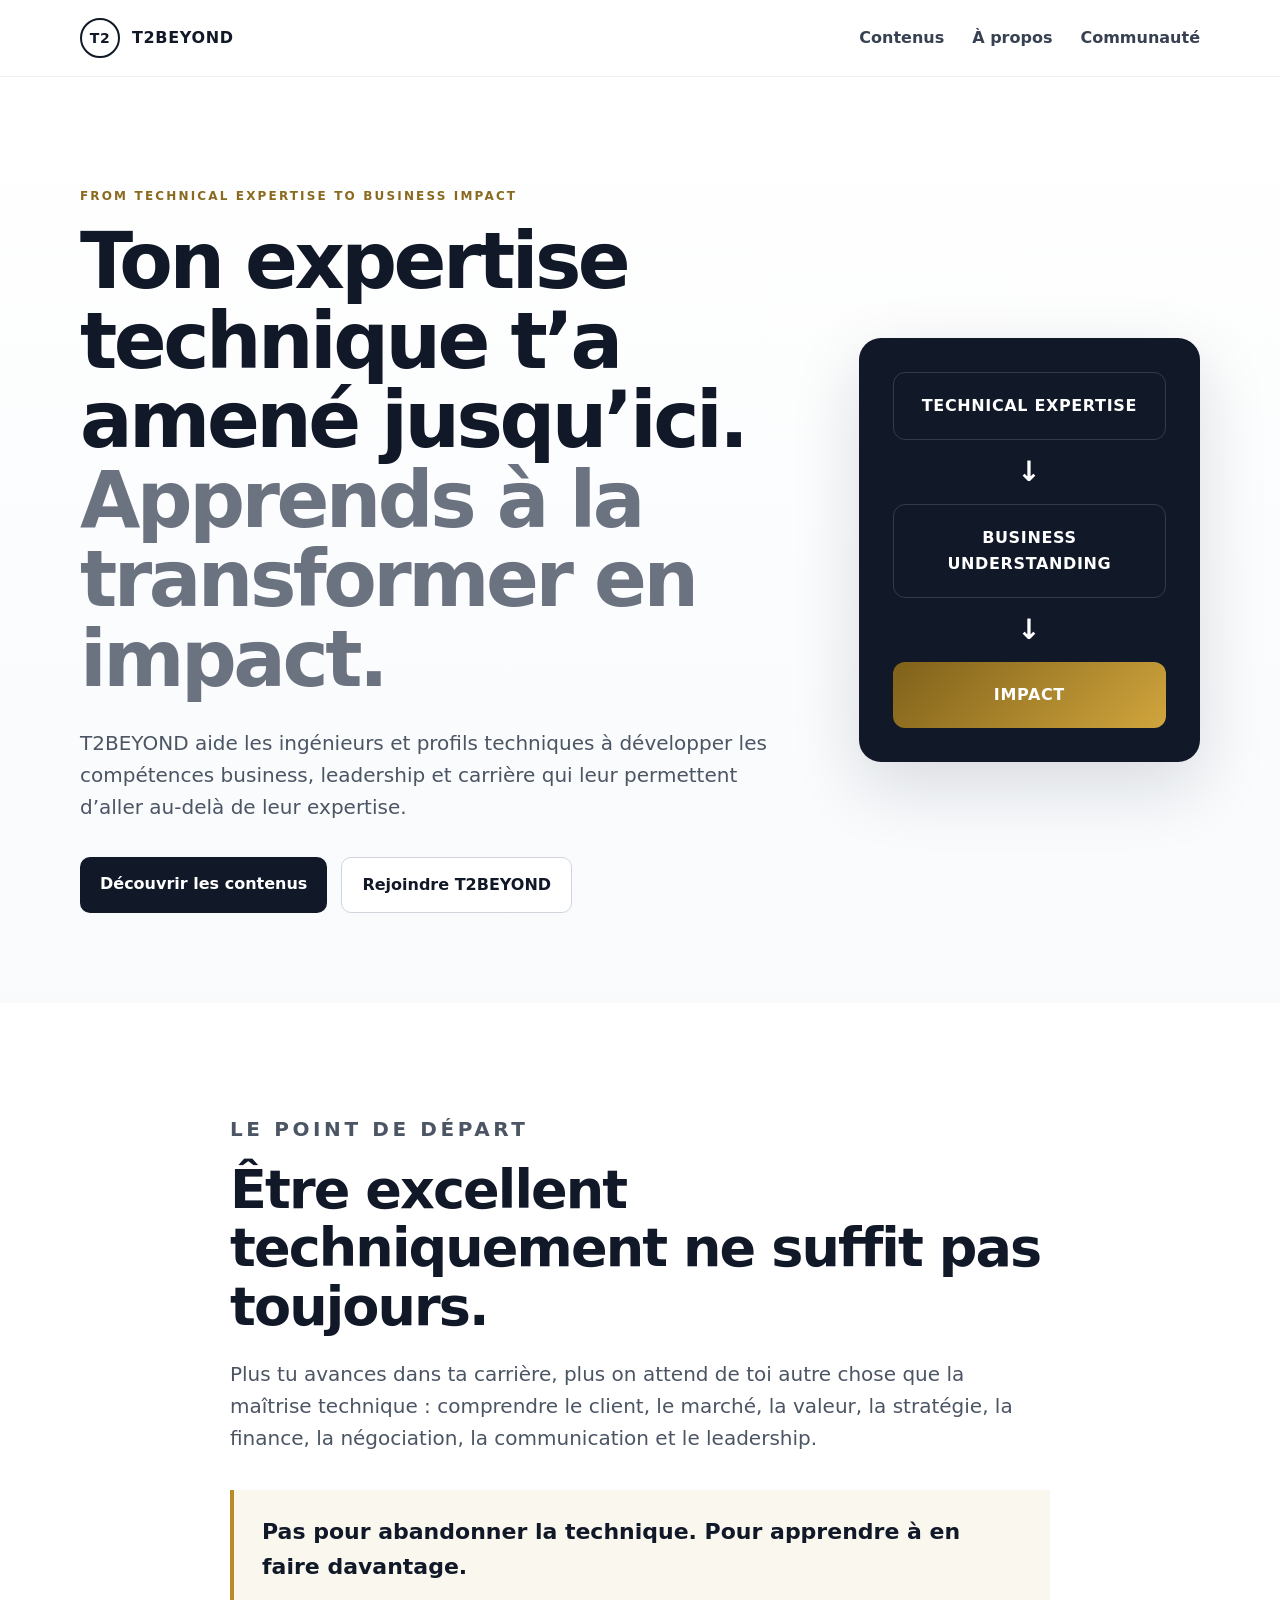
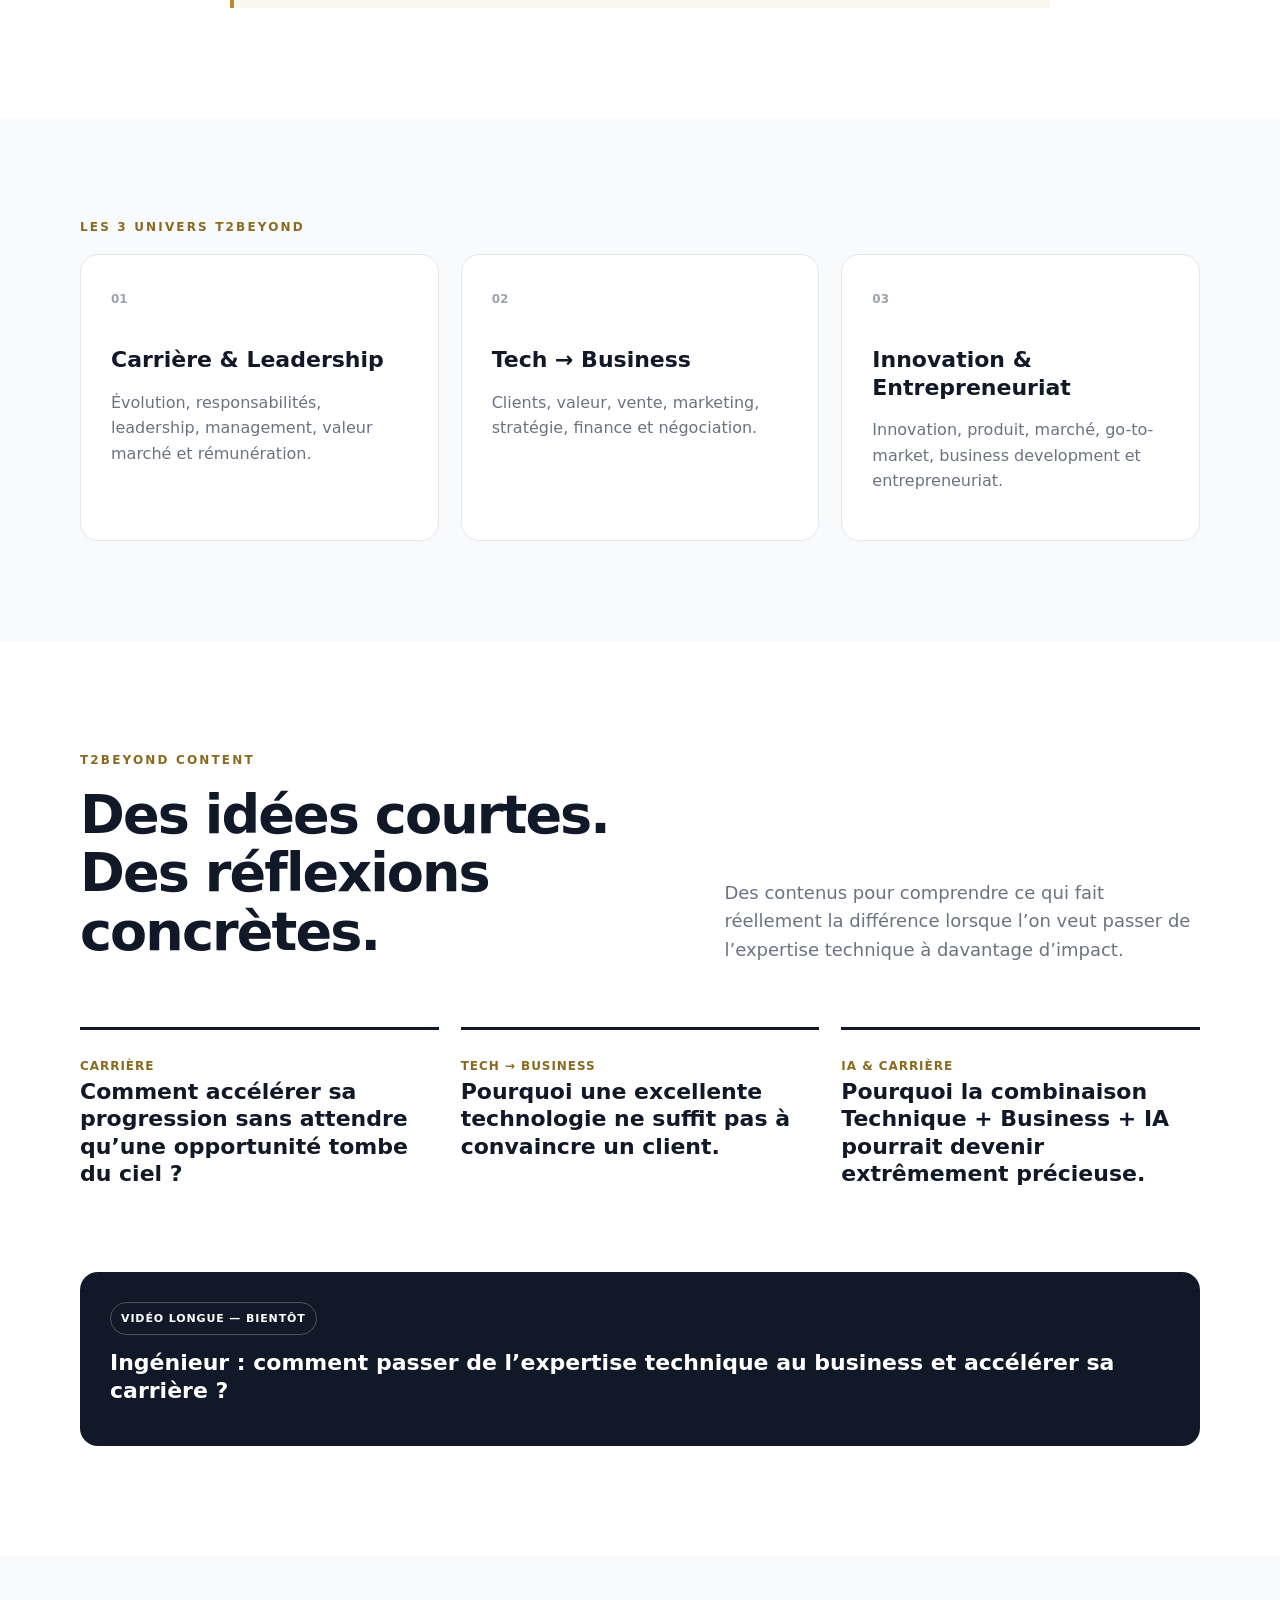
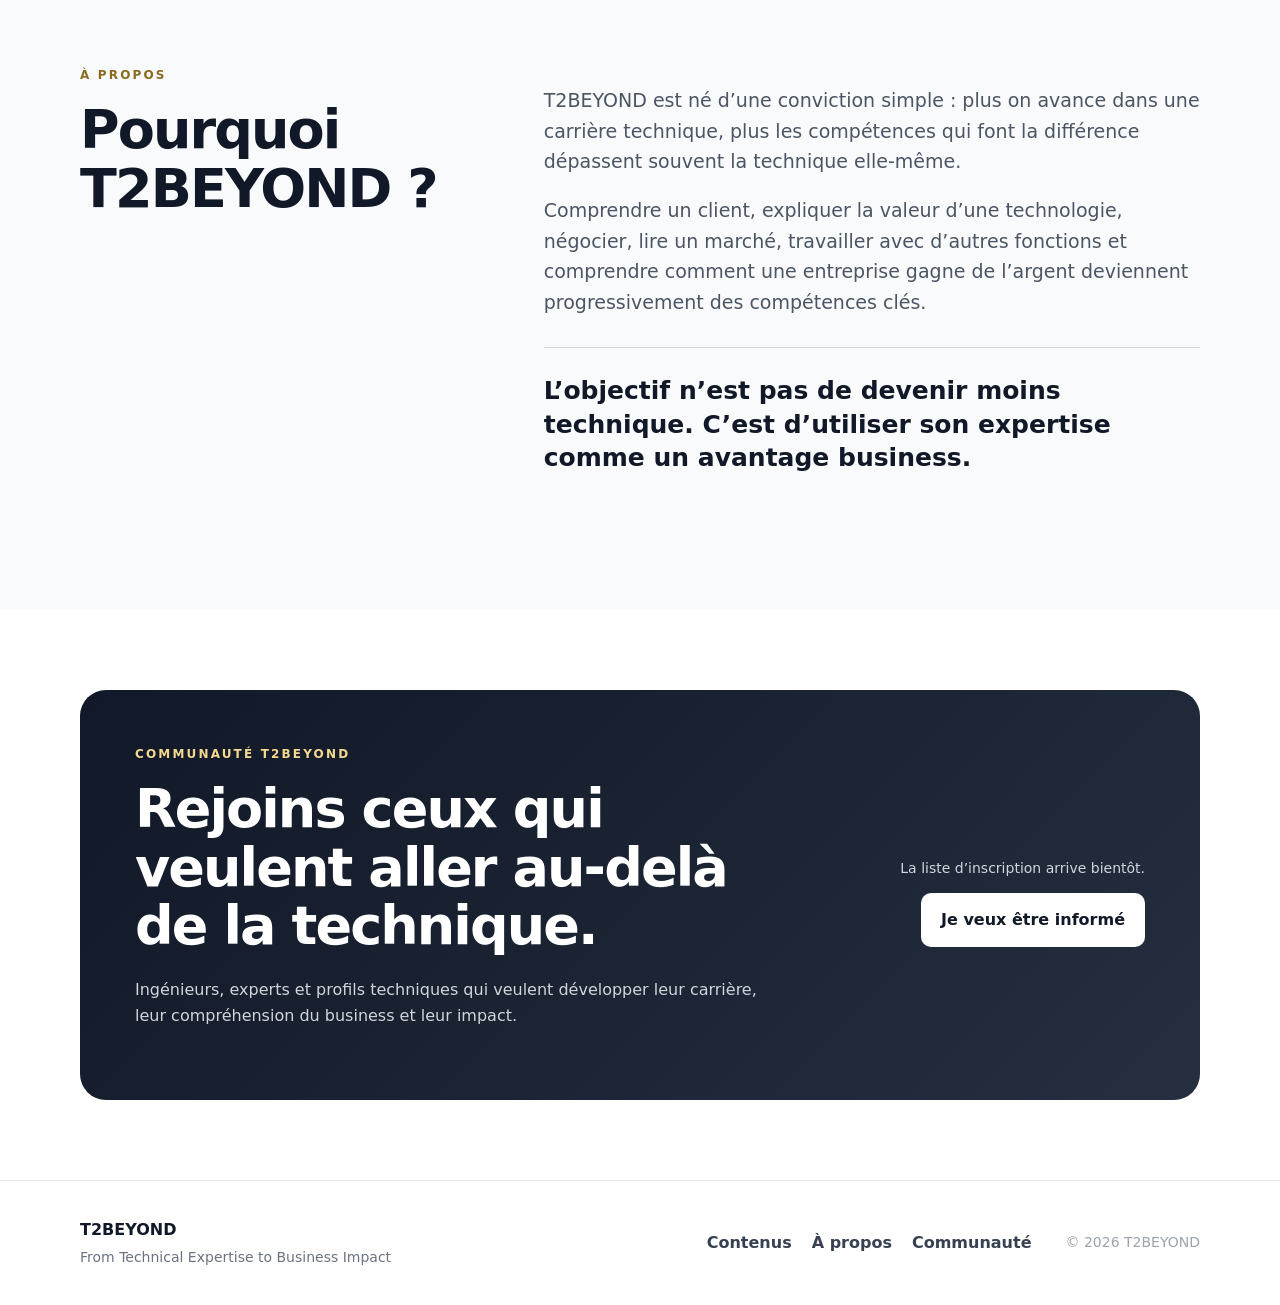
==== index.html @ 3e9f3412 "Add T2BEYOND website V1" ====
<!doctype html>
<html lang="fr">
<head>
  <meta charset="utf-8">
  <meta name="viewport" content="width=device-width, initial-scale=1">
  <title>T2BEYOND — De l’expertise technique à l’impact business</title>
  <meta name="description" content="T2BEYOND aide les ingénieurs et profils techniques à développer les compétences business, leadership et carrière qui leur permettent d’aller au-delà de leur expertise.">
  <link rel="canonical" href="https://www.t2beyond.com/">
  <meta name="robots" content="index,follow">
  <meta property="og:type" content="website">
  <meta property="og:title" content="T2BEYOND — From Technical Expertise to Business Impact">
  <meta property="og:description" content="Carrière, leadership, business et entrepreneuriat pour ingénieurs et profils techniques.">
  <meta property="og:url" content="https://www.t2beyond.com/">
  <meta name="twitter:card" content="summary_large_image">
  <link rel="icon" href="data:image/svg+xml,<svg xmlns=%22http://www.w3.org/2000/svg%22 viewBox=%220 0 100 100%22><text y=%22.9em%22 font-size=%2280%22>T²</text></svg>">
  <link rel="stylesheet" href="styles.css">
  <script type="application/ld+json">
  {"@context":"https://schema.org","@type":"WebSite","name":"T2BEYOND","url":"https://www.t2beyond.com/","description":"From Technical Expertise to Business Impact"}
  </script>
</head>
<body>
  <header class="site-header">
    <div class="container nav-wrap">
      <a class="brand" href="#top"><span class="brand-mark">T2</span><span>T2BEYOND</span></a>
      <button class="menu-btn" aria-label="Ouvrir le menu" aria-expanded="false">☰</button>
      <nav class="nav"><a href="#contenus">Contenus</a><a href="#apropos">À propos</a><a href="#communaute">Communauté</a></nav>
    </div>
  </header>

  <main id="top">
    <section class="hero">
      <div class="container hero-grid">
        <div>
          <p class="eyebrow">FROM TECHNICAL EXPERTISE TO BUSINESS IMPACT</p>
          <h1>Ton expertise technique t’a amené jusqu’ici.<br><span>Apprends à la transformer en impact.</span></h1>
          <p class="hero-copy">T2BEYOND aide les ingénieurs et profils techniques à développer les compétences business, leadership et carrière qui leur permettent d’aller au-delà de leur expertise.</p>
          <div class="cta-row"><a class="btn primary" href="#contenus">Découvrir les contenus</a><a class="btn secondary" href="#communaute">Rejoindre T2BEYOND</a></div>
        </div>
        <div class="hero-card" aria-hidden="true">
          <div class="hero-card-top">TECHNICAL EXPERTISE</div><div class="arrow">↓</div>
          <div class="hero-card-mid">BUSINESS UNDERSTANDING</div><div class="arrow">↓</div>
          <div class="hero-card-bottom">IMPACT</div>
        </div>
      </div>
    </section>

    <section class="problem">
      <div class="container narrow">
        <p class="eyebrow">LE POINT DE DÉPART</p>
        <h2>Être excellent techniquement ne suffit pas toujours.</h2>
        <p>Plus tu avances dans ta carrière, plus on attend de toi autre chose que la maîtrise technique : comprendre le client, le marché, la valeur, la stratégie, la finance, la négociation, la communication et le leadership.</p>
        <div class="statement">Pas pour abandonner la technique. Pour apprendre à en faire davantage.</div>
      </div>
    </section>

    <section class="universes">
      <div class="container">
        <p class="eyebrow">LES 3 UNIVERS T2BEYOND</p>
        <div class="cards">
          <article class="card"><span class="num">01</span><h3>Carrière & Leadership</h3><p>Évolution, responsabilités, leadership, management, valeur marché et rémunération.</p></article>
          <article class="card"><span class="num">02</span><h3>Tech → Business</h3><p>Clients, valeur, vente, marketing, stratégie, finance et négociation.</p></article>
          <article class="card"><span class="num">03</span><h3>Innovation & Entrepreneuriat</h3><p>Innovation, produit, marché, go-to-market, business development et entrepreneuriat.</p></article>
        </div>
      </div>
    </section>

    <section id="contenus" class="content-section">
      <div class="container">
        <div class="section-head">
          <div><p class="eyebrow">T2BEYOND CONTENT</p><h2>Des idées courtes. Des réflexions concrètes.</h2></div>
          <p>Des contenus pour comprendre ce qui fait réellement la différence lorsque l’on veut passer de l’expertise technique à davantage d’impact.</p>
        </div>
        <div class="content-grid">
          <article class="content-card"><span>Carrière</span><h3>Comment accélérer sa progression sans attendre qu’une opportunité tombe du ciel ?</h3></article>
          <article class="content-card"><span>Tech → Business</span><h3>Pourquoi une excellente technologie ne suffit pas à convaincre un client.</h3></article>
          <article class="content-card"><span>IA & carrière</span><h3>Pourquoi la combinaison Technique + Business + IA pourrait devenir extrêmement précieuse.</h3></article>
        </div>
        <div class="coming-soon"><span class="pill">VIDÉO LONGUE — BIENTÔT</span><h3>Ingénieur : comment passer de l’expertise technique au business et accélérer sa carrière ?</h3></div>
      </div>
    </section>

    <section id="apropos" class="about">
      <div class="container about-grid">
        <div><p class="eyebrow">À PROPOS</p><h2>Pourquoi T2BEYOND ?</h2></div>
        <div class="about-copy">
          <p>T2BEYOND est né d’une conviction simple : plus on avance dans une carrière technique, plus les compétences qui font la différence dépassent souvent la technique elle-même.</p>
          <p>Comprendre un client, expliquer la valeur d’une technologie, négocier, lire un marché, travailler avec d’autres fonctions et comprendre comment une entreprise gagne de l’argent deviennent progressivement des compétences clés.</p>
          <p class="quote">L’objectif n’est pas de devenir moins technique. C’est d’utiliser son expertise comme un avantage business.</p>
        </div>
      </div>
    </section>

    <section id="communaute" class="community">
      <div class="container community-box">
        <div><p class="eyebrow light">COMMUNAUTÉ T2BEYOND</p><h2>Rejoins ceux qui veulent aller au-delà de la technique.</h2><p>Ingénieurs, experts et profils techniques qui veulent développer leur carrière, leur compréhension du business et leur impact.</p></div>
        <div class="signup"><p class="small">La liste d’inscription arrive bientôt.</p><a class="btn white" href="mailto:hello@t2beyond.com?subject=Rejoindre%20T2BEYOND">Je veux être informé</a></div>
      </div>
    </section>
  </main>

  <footer>
    <div class="container footer-grid">
      <div><strong>T2BEYOND</strong><p>From Technical Expertise to Business Impact</p></div>
      <div class="footer-links"><a href="#contenus">Contenus</a><a href="#apropos">À propos</a><a href="#communaute">Communauté</a></div>
      <div class="copyright">© <span id="year"></span> T2BEYOND</div>
    </div>
  </footer>
  <script src="script.js"></script>
</body>
</html>
---- styles.css ----
*{box-sizing:border-box}html{scroll-behavior:smooth}body{margin:0;font-family:Inter,ui-sans-serif,system-ui,-apple-system,BlinkMacSystemFont,"Segoe UI",sans-serif;color:#111827;background:#fff;line-height:1.6}.container{width:min(1120px,calc(100% - 40px));margin:auto}.narrow{width:min(820px,calc(100% - 40px))}.site-header{position:sticky;top:0;z-index:20;background:rgba(255,255,255,.94);backdrop-filter:blur(10px);border-bottom:1px solid #eceff3}.nav-wrap{height:76px;display:flex;align-items:center;justify-content:space-between}.brand{display:flex;gap:12px;align-items:center;text-decoration:none;color:#111827;font-weight:800;letter-spacing:.04em}.brand-mark{width:40px;height:40px;border-radius:50%;display:grid;place-items:center;border:2px solid #111827;font-size:14px}.nav{display:flex;gap:28px}.nav a,.footer-links a{color:#374151;text-decoration:none;font-weight:600}.nav a:hover,.footer-links a:hover{color:#111}.menu-btn{display:none;border:0;background:none;font-size:24px}.hero{padding:110px 0 90px;background:linear-gradient(180deg,#fff 0%,#f8fafc 100%)}.hero-grid{display:grid;grid-template-columns:1.35fr .65fr;gap:70px;align-items:center}.eyebrow{font-size:12px;letter-spacing:.18em;font-weight:800;color:#8a6a1f;margin:0 0 16px}.eyebrow.light{color:#f5d98f}h1{font-size:clamp(46px,7vw,78px);line-height:1.02;letter-spacing:-.045em;margin:0 0 28px;max-width:900px}h1 span{color:#6b7280}h2{font-size:clamp(34px,4.5vw,54px);line-height:1.08;letter-spacing:-.035em;margin:0 0 22px}h3{font-size:22px;line-height:1.25;margin:0 0 12px}.hero-copy{font-size:20px;color:#4b5563;max-width:720px;margin-bottom:34px}.cta-row{display:flex;gap:14px;flex-wrap:wrap}.btn{display:inline-block;padding:14px 20px;border-radius:10px;text-decoration:none;font-weight:800}.btn.primary{background:#111827;color:#fff}.btn.secondary{border:1px solid #d1d5db;color:#111827;background:#fff}.btn.white{background:#fff;color:#111827}.hero-card{background:#111827;color:#fff;border-radius:22px;padding:34px;box-shadow:0 24px 70px rgba(17,24,39,.14);text-align:center;font-weight:800;letter-spacing:.04em}.hero-card-top,.hero-card-mid,.hero-card-bottom{padding:20px;border:1px solid rgba(255,255,255,.15);border-radius:12px}.hero-card-bottom{background:linear-gradient(135deg,#7f611a,#d1a53d);color:white;border:0}.arrow{font-size:28px;padding:10px}.problem{padding:110px 0}.problem p{font-size:20px;color:#4b5563}.statement{margin-top:36px;padding:24px 28px;border-left:4px solid #b88a2a;background:#faf7ef;font-size:22px;font-weight:800}.universes{padding:100px 0;background:#f8fafc}.cards{display:grid;grid-template-columns:repeat(3,1fr);gap:22px}.card{background:#fff;border:1px solid #e5e7eb;border-radius:18px;padding:30px;min-height:240px}.card .num{font-size:12px;color:#9ca3af;font-weight:800}.card h3{margin-top:36px}.card p{color:#6b7280}.content-section{padding:110px 0}.section-head{display:grid;grid-template-columns:1fr .8fr;gap:50px;align-items:end;margin-bottom:44px}.section-head>p{color:#6b7280;font-size:18px}.content-grid{display:grid;grid-template-columns:repeat(3,1fr);gap:22px}.content-card{border-top:3px solid #111827;padding:22px 0 34px}.content-card span{font-size:12px;font-weight:800;color:#8a6a1f;text-transform:uppercase;letter-spacing:.08em}.coming-soon{margin-top:38px;padding:30px;border-radius:18px;background:#111827;color:#fff}.pill{display:inline-block;border:1px solid rgba(255,255,255,.25);padding:7px 10px;border-radius:999px;font-size:11px;font-weight:800;letter-spacing:.08em;margin-bottom:14px}.about{padding:110px 0;background:#f8fafc}.about-grid{display:grid;grid-template-columns:.75fr 1.25fr;gap:70px}.about-copy p{font-size:19px;color:#4b5563}.about-copy .quote{font-size:25px;color:#111827;font-weight:800;line-height:1.35;border-top:1px solid #d1d5db;padding-top:26px;margin-top:30px}.community{padding:80px 0}.community-box{background:linear-gradient(135deg,#111827,#252f3f);color:#fff;border-radius:26px;padding:55px;display:grid;grid-template-columns:1.3fr .7fr;gap:40px;align-items:center}.community-box p{color:#d1d5db}.signup{text-align:right}.signup .small{font-size:14px;margin-bottom:14px}footer{border-top:1px solid #e5e7eb;padding:36px 0}.footer-grid{display:grid;grid-template-columns:1fr auto auto;gap:34px;align-items:center}.footer-grid p{margin:4px 0 0;color:#6b7280;font-size:14px}.footer-links{display:flex;gap:20px}.copyright{color:#9ca3af;font-size:14px}@media(max-width:860px){.nav{display:none;position:absolute;top:76px;left:0;right:0;background:#fff;border-bottom:1px solid #e5e7eb;padding:20px;flex-direction:column}.nav.open{display:flex}.menu-btn{display:block}.hero{padding:75px 0 60px}.hero-grid,.section-head,.about-grid,.community-box{grid-template-columns:1fr}.hero-card{max-width:520px}.cards,.content-grid{grid-template-columns:1fr}.signup{text-align:left}.footer-grid{grid-template-columns:1fr}.footer-links{flex-wrap:wrap}}@media(max-width:520px){.container,.narrow{width:min(100% - 28px,1120px)}.hero-copy{font-size:18px}.community-box{padding:32px 24px}.btn{width:100%;text-align:center}}
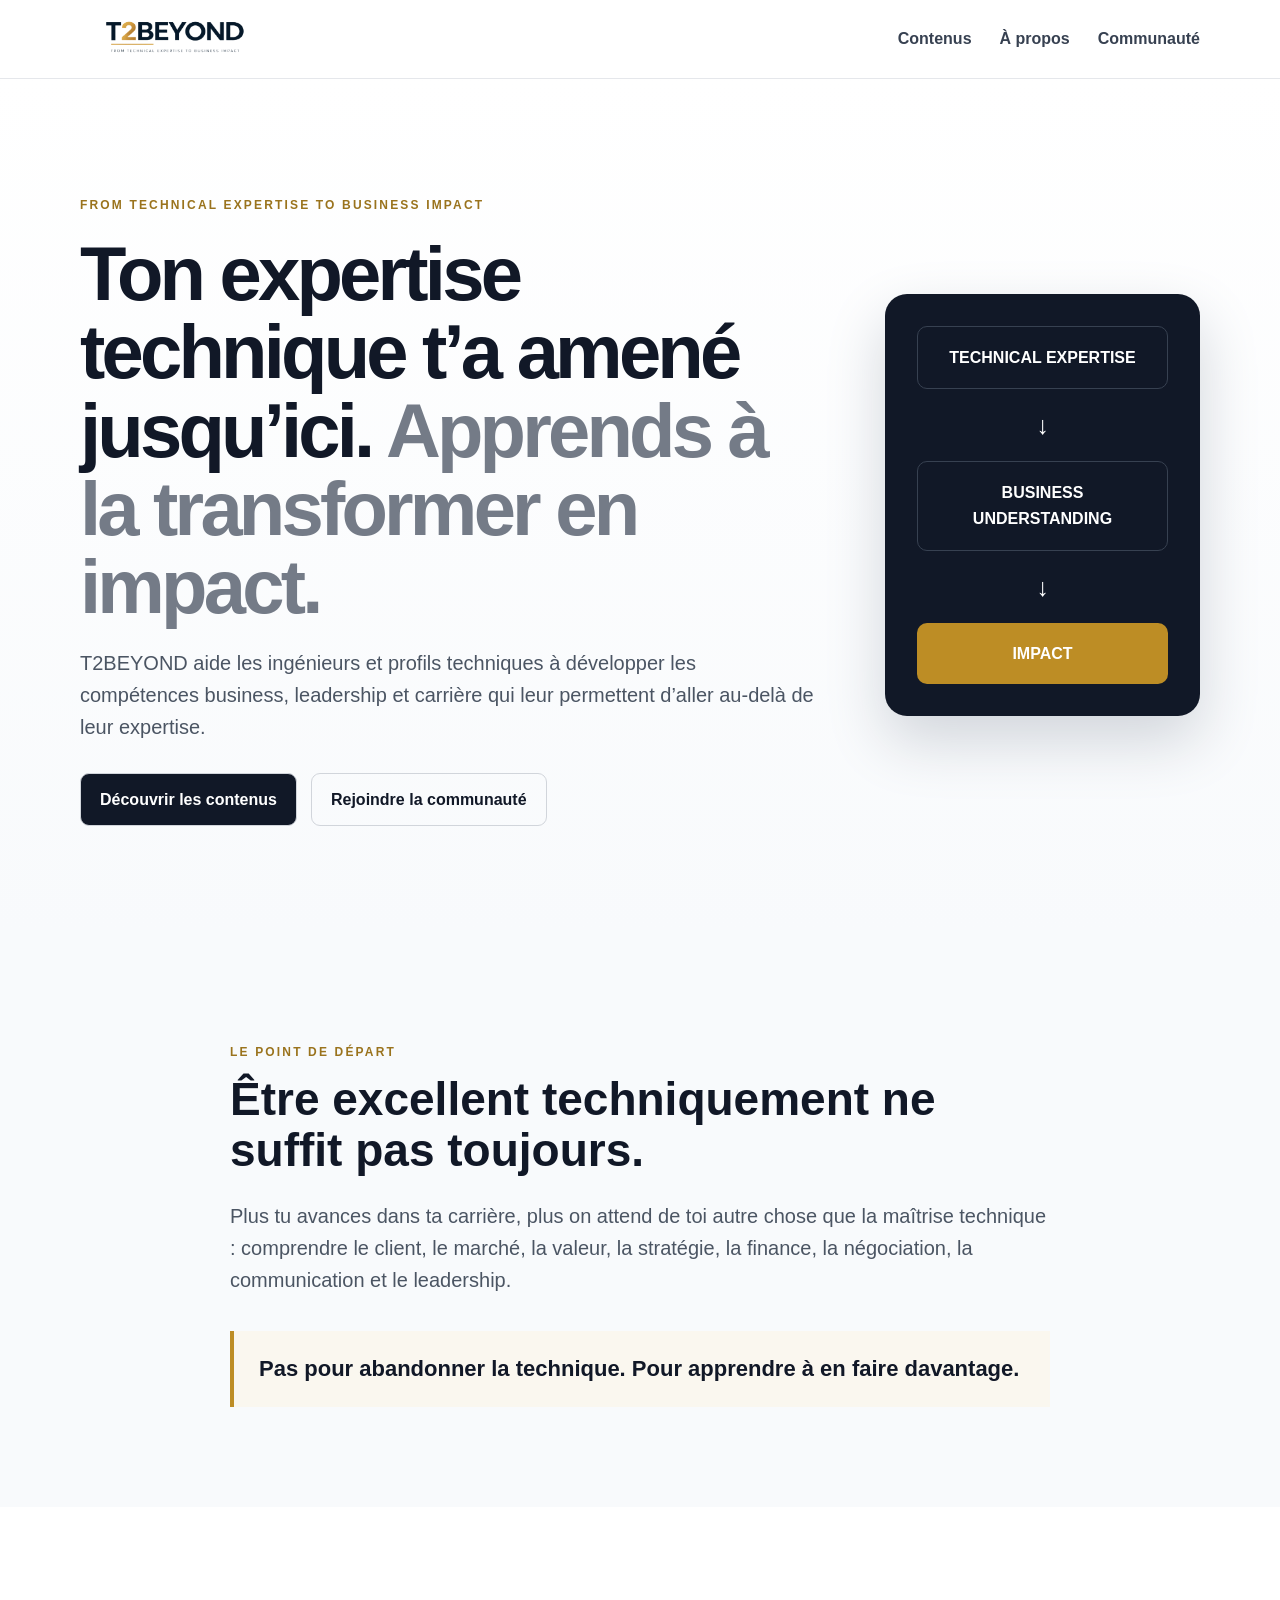
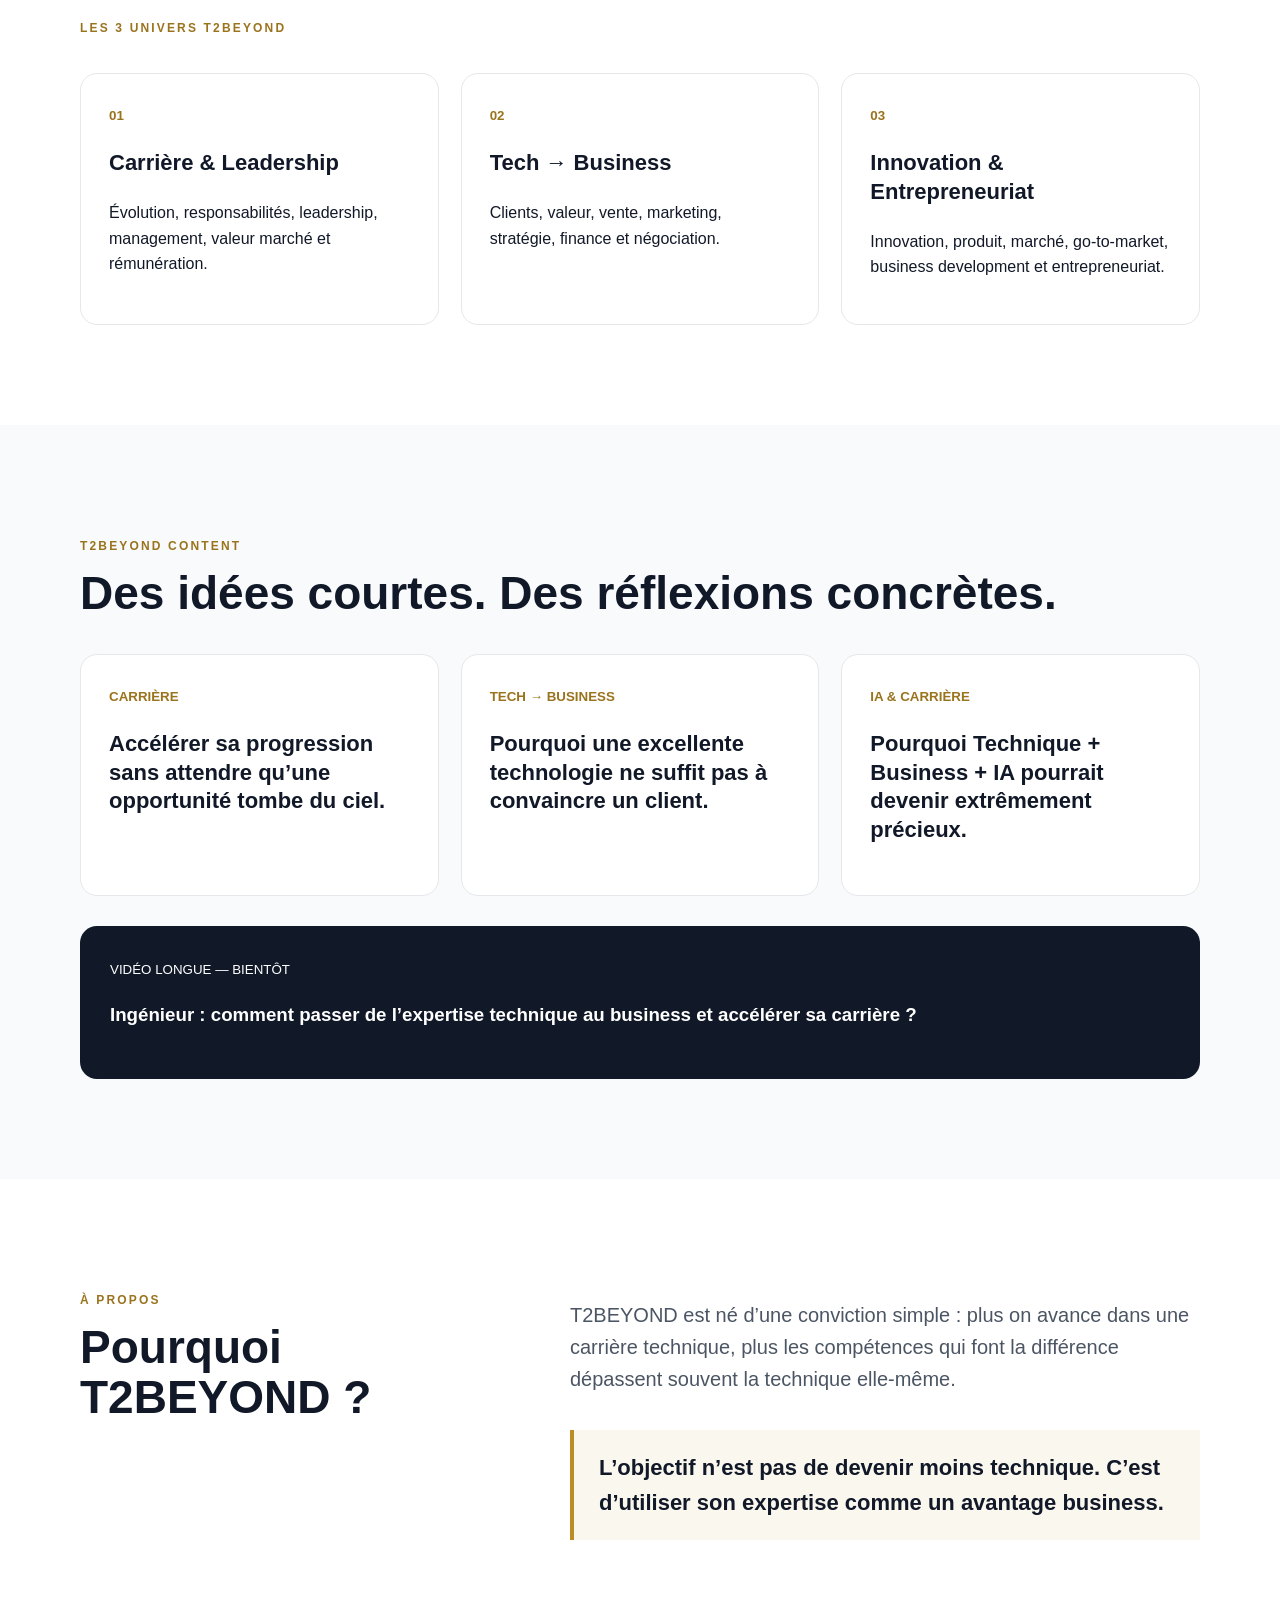
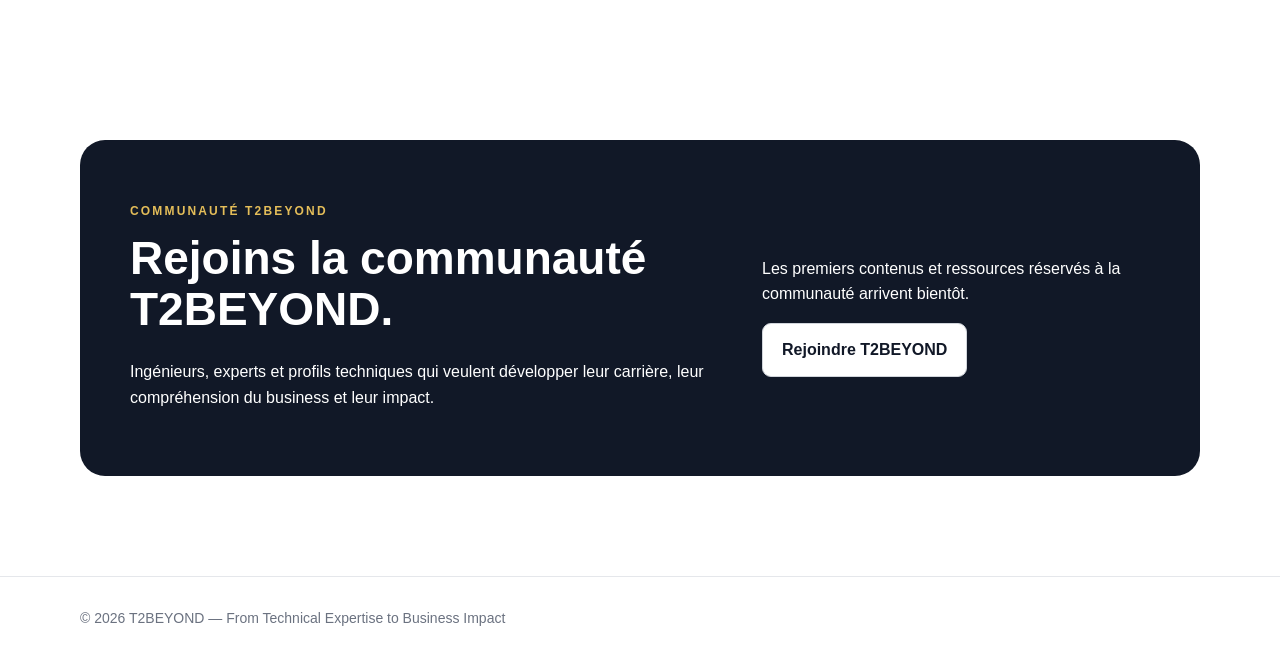
==== commit 18dd1c71: "Update T2BEYOND website V1.1" ====
--- a/index.html
+++ b/index.html
@@ -1,110 +1,15 @@
-<!doctype html>
-<html lang="fr">
-<head>
-  <meta charset="utf-8">
-  <meta name="viewport" content="width=device-width, initial-scale=1">
-  <title>T2BEYOND — De l’expertise technique à l’impact business</title>
-  <meta name="description" content="T2BEYOND aide les ingénieurs et profils techniques à développer les compétences business, leadership et carrière qui leur permettent d’aller au-delà de leur expertise.">
-  <link rel="canonical" href="https://www.t2beyond.com/">
-  <meta name="robots" content="index,follow">
-  <meta property="og:type" content="website">
-  <meta property="og:title" content="T2BEYOND — From Technical Expertise to Business Impact">
-  <meta property="og:description" content="Carrière, leadership, business et entrepreneuriat pour ingénieurs et profils techniques.">
-  <meta property="og:url" content="https://www.t2beyond.com/">
-  <meta name="twitter:card" content="summary_large_image">
-  <link rel="icon" href="data:image/svg+xml,<svg xmlns=%22http://www.w3.org/2000/svg%22 viewBox=%220 0 100 100%22><text y=%22.9em%22 font-size=%2280%22>T²</text></svg>">
-  <link rel="stylesheet" href="styles.css">
-  <script type="application/ld+json">
-  {"@context":"https://schema.org","@type":"WebSite","name":"T2BEYOND","url":"https://www.t2beyond.com/","description":"From Technical Expertise to Business Impact"}
-  </script>
-</head>
-<body>
-  <header class="site-header">
-    <div class="container nav-wrap">
-      <a class="brand" href="#top"><span class="brand-mark">T2</span><span>T2BEYOND</span></a>
-      <button class="menu-btn" aria-label="Ouvrir le menu" aria-expanded="false">☰</button>
-      <nav class="nav"><a href="#contenus">Contenus</a><a href="#apropos">À propos</a><a href="#communaute">Communauté</a></nav>
-    </div>
-  </header>
-
-  <main id="top">
-    <section class="hero">
-      <div class="container hero-grid">
-        <div>
-          <p class="eyebrow">FROM TECHNICAL EXPERTISE TO BUSINESS IMPACT</p>
-          <h1>Ton expertise technique t’a amené jusqu’ici.<br><span>Apprends à la transformer en impact.</span></h1>
-          <p class="hero-copy">T2BEYOND aide les ingénieurs et profils techniques à développer les compétences business, leadership et carrière qui leur permettent d’aller au-delà de leur expertise.</p>
-          <div class="cta-row"><a class="btn primary" href="#contenus">Découvrir les contenus</a><a class="btn secondary" href="#communaute">Rejoindre T2BEYOND</a></div>
-        </div>
-        <div class="hero-card" aria-hidden="true">
-          <div class="hero-card-top">TECHNICAL EXPERTISE</div><div class="arrow">↓</div>
-          <div class="hero-card-mid">BUSINESS UNDERSTANDING</div><div class="arrow">↓</div>
-          <div class="hero-card-bottom">IMPACT</div>
-        </div>
-      </div>
-    </section>
-
-    <section class="problem">
-      <div class="container narrow">
-        <p class="eyebrow">LE POINT DE DÉPART</p>
-        <h2>Être excellent techniquement ne suffit pas toujours.</h2>
-        <p>Plus tu avances dans ta carrière, plus on attend de toi autre chose que la maîtrise technique : comprendre le client, le marché, la valeur, la stratégie, la finance, la négociation, la communication et le leadership.</p>
-        <div class="statement">Pas pour abandonner la technique. Pour apprendre à en faire davantage.</div>
-      </div>
-    </section>
-
-    <section class="universes">
-      <div class="container">
-        <p class="eyebrow">LES 3 UNIVERS T2BEYOND</p>
-        <div class="cards">
-          <article class="card"><span class="num">01</span><h3>Carrière & Leadership</h3><p>Évolution, responsabilités, leadership, management, valeur marché et rémunération.</p></article>
-          <article class="card"><span class="num">02</span><h3>Tech → Business</h3><p>Clients, valeur, vente, marketing, stratégie, finance et négociation.</p></article>
-          <article class="card"><span class="num">03</span><h3>Innovation & Entrepreneuriat</h3><p>Innovation, produit, marché, go-to-market, business development et entrepreneuriat.</p></article>
-        </div>
-      </div>
-    </section>
-
-    <section id="contenus" class="content-section">
-      <div class="container">
-        <div class="section-head">
-          <div><p class="eyebrow">T2BEYOND CONTENT</p><h2>Des idées courtes. Des réflexions concrètes.</h2></div>
-          <p>Des contenus pour comprendre ce qui fait réellement la différence lorsque l’on veut passer de l’expertise technique à davantage d’impact.</p>
-        </div>
-        <div class="content-grid">
-          <article class="content-card"><span>Carrière</span><h3>Comment accélérer sa progression sans attendre qu’une opportunité tombe du ciel ?</h3></article>
-          <article class="content-card"><span>Tech → Business</span><h3>Pourquoi une excellente technologie ne suffit pas à convaincre un client.</h3></article>
-          <article class="content-card"><span>IA & carrière</span><h3>Pourquoi la combinaison Technique + Business + IA pourrait devenir extrêmement précieuse.</h3></article>
-        </div>
-        <div class="coming-soon"><span class="pill">VIDÉO LONGUE — BIENTÔT</span><h3>Ingénieur : comment passer de l’expertise technique au business et accélérer sa carrière ?</h3></div>
-      </div>
-    </section>
-
-    <section id="apropos" class="about">
-      <div class="container about-grid">
-        <div><p class="eyebrow">À PROPOS</p><h2>Pourquoi T2BEYOND ?</h2></div>
-        <div class="about-copy">
-          <p>T2BEYOND est né d’une conviction simple : plus on avance dans une carrière technique, plus les compétences qui font la différence dépassent souvent la technique elle-même.</p>
-          <p>Comprendre un client, expliquer la valeur d’une technologie, négocier, lire un marché, travailler avec d’autres fonctions et comprendre comment une entreprise gagne de l’argent deviennent progressivement des compétences clés.</p>
-          <p class="quote">L’objectif n’est pas de devenir moins technique. C’est d’utiliser son expertise comme un avantage business.</p>
-        </div>
-      </div>
-    </section>
-
-    <section id="communaute" class="community">
-      <div class="container community-box">
-        <div><p class="eyebrow light">COMMUNAUTÉ T2BEYOND</p><h2>Rejoins ceux qui veulent aller au-delà de la technique.</h2><p>Ingénieurs, experts et profils techniques qui veulent développer leur carrière, leur compréhension du business et leur impact.</p></div>
-        <div class="signup"><p class="small">La liste d’inscription arrive bientôt.</p><a class="btn white" href="mailto:hello@t2beyond.com?subject=Rejoindre%20T2BEYOND">Je veux être informé</a></div>
-      </div>
-    </section>
-  </main>
-
-  <footer>
-    <div class="container footer-grid">
-      <div><strong>T2BEYOND</strong><p>From Technical Expertise to Business Impact</p></div>
-      <div class="footer-links"><a href="#contenus">Contenus</a><a href="#apropos">À propos</a><a href="#communaute">Communauté</a></div>
-      <div class="copyright">© <span id="year"></span> T2BEYOND</div>
-    </div>
-  </footer>
-  <script src="script.js"></script>
-</body>
-</html>
+<!doctype html><html lang="fr"><head>
+<meta charset="utf-8"><meta name="viewport" content="width=device-width,initial-scale=1">
+<title>T2BEYOND — De l’expertise technique à l’impact business</title>
+<meta name="description" content="T2BEYOND aide les ingénieurs et profils techniques à développer les compétences business, leadership et carrière pour aller au-delà de leur expertise.">
+<link rel="canonical" href="https://www.t2beyond.com/"><meta name="robots" content="index,follow">
+<link rel="stylesheet" href="styles.css"></head><body>
+<header><div class="wrap nav"><a href="#top"><img src="logo.png" alt="T2BEYOND"></a><nav><a href="#contenus">Contenus</a><a href="#apropos">À propos</a><a href="#communaute">Communauté</a></nav></div></header>
+<main id="top"><section class="hero"><div class="wrap grid"><div><p class="eyebrow">FROM TECHNICAL EXPERTISE TO BUSINESS IMPACT</p><h1>Ton expertise technique t’a amené jusqu’ici.<span> Apprends à la transformer en impact.</span></h1><p class="lead">T2BEYOND aide les ingénieurs et profils techniques à développer les compétences business, leadership et carrière qui leur permettent d’aller au-delà de leur expertise.</p><div class="buttons"><a class="btn dark" href="#contenus">Découvrir les contenus</a><a class="btn" href="#communaute">Rejoindre la communauté</a></div></div><div class="path"><b>TECHNICAL EXPERTISE</b><i>↓</i><b>BUSINESS UNDERSTANDING</b><i>↓</i><strong>IMPACT</strong></div></div></section>
+<section class="light"><div class="wrap narrow"><p class="eyebrow">LE POINT DE DÉPART</p><h2>Être excellent techniquement ne suffit pas toujours.</h2><p class="lead">Plus tu avances dans ta carrière, plus on attend de toi autre chose que la maîtrise technique : comprendre le client, le marché, la valeur, la stratégie, la finance, la négociation, la communication et le leadership.</p><blockquote>Pas pour abandonner la technique. Pour apprendre à en faire davantage.</blockquote></div></section>
+<section><div class="wrap"><p class="eyebrow">LES 3 UNIVERS T2BEYOND</p><div class="cards"><article><small>01</small><h3>Carrière & Leadership</h3><p>Évolution, responsabilités, leadership, management, valeur marché et rémunération.</p></article><article><small>02</small><h3>Tech → Business</h3><p>Clients, valeur, vente, marketing, stratégie, finance et négociation.</p></article><article><small>03</small><h3>Innovation & Entrepreneuriat</h3><p>Innovation, produit, marché, go-to-market, business development et entrepreneuriat.</p></article></div></div></section>
+<section id="contenus" class="light"><div class="wrap"><p class="eyebrow">T2BEYOND CONTENT</p><h2>Des idées courtes. Des réflexions concrètes.</h2><div class="cards"><article><small>CARRIÈRE</small><h3>Accélérer sa progression sans attendre qu’une opportunité tombe du ciel.</h3></article><article><small>TECH → BUSINESS</small><h3>Pourquoi une excellente technologie ne suffit pas à convaincre un client.</h3></article><article><small>IA & CARRIÈRE</small><h3>Pourquoi Technique + Business + IA pourrait devenir extrêmement précieux.</h3></article></div><div class="soon"><small>VIDÉO LONGUE — BIENTÔT</small><h3>Ingénieur : comment passer de l’expertise technique au business et accélérer sa carrière ?</h3></div></div></section>
+<section id="apropos"><div class="wrap two"><div><p class="eyebrow">À PROPOS</p><h2>Pourquoi T2BEYOND ?</h2></div><div><p class="lead">T2BEYOND est né d’une conviction simple : plus on avance dans une carrière technique, plus les compétences qui font la différence dépassent souvent la technique elle-même.</p><blockquote>L’objectif n’est pas de devenir moins technique. C’est d’utiliser son expertise comme un avantage business.</blockquote></div></div></section>
+<section id="communaute"><div class="wrap community"><div><p class="eyebrow gold">COMMUNAUTÉ T2BEYOND</p><h2>Rejoins la communauté T2BEYOND.</h2><p>Ingénieurs, experts et profils techniques qui veulent développer leur carrière, leur compréhension du business et leur impact.</p></div><div><p>Les premiers contenus et ressources réservés à la communauté arrivent bientôt.</p><a class="btn white" href="mailto:hello@t2beyond.com?subject=Rejoindre%20la%20communauté%20T2BEYOND">Rejoindre T2BEYOND</a></div></div></section></main>
+<footer><div class="wrap">© <span id="y"></span> T2BEYOND — From Technical Expertise to Business Impact</div></footer>
+<script>document.getElementById('y').textContent=new Date().getFullYear()</script></body></html>
--- a/styles.css
+++ b/styles.css
@@ -1 +1 @@
-*{box-sizing:border-box}html{scroll-behavior:smooth}body{margin:0;font-family:Inter,ui-sans-serif,system-ui,-apple-system,BlinkMacSystemFont,"Segoe UI",sans-serif;color:#111827;background:#fff;line-height:1.6}.container{width:min(1120px,calc(100% - 40px));margin:auto}.narrow{width:min(820px,calc(100% - 40px))}.site-header{position:sticky;top:0;z-index:20;background:rgba(255,255,255,.94);backdrop-filter:blur(10px);border-bottom:1px solid #eceff3}.nav-wrap{height:76px;display:flex;align-items:center;justify-content:space-between}.brand{display:flex;gap:12px;align-items:center;text-decoration:none;color:#111827;font-weight:800;letter-spacing:.04em}.brand-mark{width:40px;height:40px;border-radius:50%;display:grid;place-items:center;border:2px solid #111827;font-size:14px}.nav{display:flex;gap:28px}.nav a,.footer-links a{color:#374151;text-decoration:none;font-weight:600}.nav a:hover,.footer-links a:hover{color:#111}.menu-btn{display:none;border:0;background:none;font-size:24px}.hero{padding:110px 0 90px;background:linear-gradient(180deg,#fff 0%,#f8fafc 100%)}.hero-grid{display:grid;grid-template-columns:1.35fr .65fr;gap:70px;align-items:center}.eyebrow{font-size:12px;letter-spacing:.18em;font-weight:800;color:#8a6a1f;margin:0 0 16px}.eyebrow.light{color:#f5d98f}h1{font-size:clamp(46px,7vw,78px);line-height:1.02;letter-spacing:-.045em;margin:0 0 28px;max-width:900px}h1 span{color:#6b7280}h2{font-size:clamp(34px,4.5vw,54px);line-height:1.08;letter-spacing:-.035em;margin:0 0 22px}h3{font-size:22px;line-height:1.25;margin:0 0 12px}.hero-copy{font-size:20px;color:#4b5563;max-width:720px;margin-bottom:34px}.cta-row{display:flex;gap:14px;flex-wrap:wrap}.btn{display:inline-block;padding:14px 20px;border-radius:10px;text-decoration:none;font-weight:800}.btn.primary{background:#111827;color:#fff}.btn.secondary{border:1px solid #d1d5db;color:#111827;background:#fff}.btn.white{background:#fff;color:#111827}.hero-card{background:#111827;color:#fff;border-radius:22px;padding:34px;box-shadow:0 24px 70px rgba(17,24,39,.14);text-align:center;font-weight:800;letter-spacing:.04em}.hero-card-top,.hero-card-mid,.hero-card-bottom{padding:20px;border:1px solid rgba(255,255,255,.15);border-radius:12px}.hero-card-bottom{background:linear-gradient(135deg,#7f611a,#d1a53d);color:white;border:0}.arrow{font-size:28px;padding:10px}.problem{padding:110px 0}.problem p{font-size:20px;color:#4b5563}.statement{margin-top:36px;padding:24px 28px;border-left:4px solid #b88a2a;background:#faf7ef;font-size:22px;font-weight:800}.universes{padding:100px 0;background:#f8fafc}.cards{display:grid;grid-template-columns:repeat(3,1fr);gap:22px}.card{background:#fff;border:1px solid #e5e7eb;border-radius:18px;padding:30px;min-height:240px}.card .num{font-size:12px;color:#9ca3af;font-weight:800}.card h3{margin-top:36px}.card p{color:#6b7280}.content-section{padding:110px 0}.section-head{display:grid;grid-template-columns:1fr .8fr;gap:50px;align-items:end;margin-bottom:44px}.section-head>p{color:#6b7280;font-size:18px}.content-grid{display:grid;grid-template-columns:repeat(3,1fr);gap:22px}.content-card{border-top:3px solid #111827;padding:22px 0 34px}.content-card span{font-size:12px;font-weight:800;color:#8a6a1f;text-transform:uppercase;letter-spacing:.08em}.coming-soon{margin-top:38px;padding:30px;border-radius:18px;background:#111827;color:#fff}.pill{display:inline-block;border:1px solid rgba(255,255,255,.25);padding:7px 10px;border-radius:999px;font-size:11px;font-weight:800;letter-spacing:.08em;margin-bottom:14px}.about{padding:110px 0;background:#f8fafc}.about-grid{display:grid;grid-template-columns:.75fr 1.25fr;gap:70px}.about-copy p{font-size:19px;color:#4b5563}.about-copy .quote{font-size:25px;color:#111827;font-weight:800;line-height:1.35;border-top:1px solid #d1d5db;padding-top:26px;margin-top:30px}.community{padding:80px 0}.community-box{background:linear-gradient(135deg,#111827,#252f3f);color:#fff;border-radius:26px;padding:55px;display:grid;grid-template-columns:1.3fr .7fr;gap:40px;align-items:center}.community-box p{color:#d1d5db}.signup{text-align:right}.signup .small{font-size:14px;margin-bottom:14px}footer{border-top:1px solid #e5e7eb;padding:36px 0}.footer-grid{display:grid;grid-template-columns:1fr auto auto;gap:34px;align-items:center}.footer-grid p{margin:4px 0 0;color:#6b7280;font-size:14px}.footer-links{display:flex;gap:20px}.copyright{color:#9ca3af;font-size:14px}@media(max-width:860px){.nav{display:none;position:absolute;top:76px;left:0;right:0;background:#fff;border-bottom:1px solid #e5e7eb;padding:20px;flex-direction:column}.nav.open{display:flex}.menu-btn{display:block}.hero{padding:75px 0 60px}.hero-grid,.section-head,.about-grid,.community-box{grid-template-columns:1fr}.hero-card{max-width:520px}.cards,.content-grid{grid-template-columns:1fr}.signup{text-align:left}.footer-grid{grid-template-columns:1fr}.footer-links{flex-wrap:wrap}}@media(max-width:520px){.container,.narrow{width:min(100% - 28px,1120px)}.hero-copy{font-size:18px}.community-box{padding:32px 24px}.btn{width:100%;text-align:center}}+*{box-sizing:border-box}html{scroll-behavior:smooth}body{margin:0;font-family:Arial,sans-serif;color:#111827;line-height:1.6}.wrap{width:min(1120px,calc(100% - 40px));margin:auto}.narrow{max-width:820px}header{position:sticky;top:0;background:#fff;border-bottom:1px solid #e5e7eb;z-index:5}.nav{height:78px;display:flex;align-items:center;justify-content:space-between}.nav img{width:190px;height:55px;object-fit:contain}.nav nav{display:flex;gap:28px}.nav a{color:#374151;text-decoration:none;font-weight:700}section{padding:100px 0}.hero{padding:105px 0;background:linear-gradient(#fff,#f8fafc)}.grid{display:grid;grid-template-columns:1.4fr .6fr;gap:70px;align-items:center}.eyebrow{font-size:12px;letter-spacing:.18em;font-weight:800;color:#9a731d}h1{font-size:clamp(48px,6vw,76px);line-height:1.03;letter-spacing:-.05em;margin:20px 0}h1 span{color:#747b87}h2{font-size:46px;line-height:1.1;margin:10px 0 25px}.lead{font-size:20px;color:#4b5563}.buttons{display:flex;gap:14px;margin-top:30px}.btn{padding:13px 19px;border:1px solid #d1d5db;border-radius:9px;text-decoration:none;color:#111827;font-weight:800;display:inline-block}.dark{background:#111827;color:#fff}.path{background:#111827;color:#fff;padding:32px;border-radius:22px;display:grid;gap:16px;text-align:center;box-shadow:0 25px 60px #d1d5db}.path b,.path strong{padding:18px;border:1px solid #374151;border-radius:10px}.path i{font-style:normal;font-size:25px}.path strong{background:#bd8d25;border:0}.light{background:#f8fafc}blockquote{margin:35px 0 0;padding:20px 25px;border-left:4px solid #bd8d25;background:#faf7ef;font-size:22px;font-weight:800}.cards{display:grid;grid-template-columns:repeat(3,1fr);gap:22px;margin-top:35px}.cards article{background:#fff;border:1px solid #e5e7eb;border-radius:17px;padding:28px;min-height:210px}.cards small{font-weight:800;color:#9a731d}.cards h3{font-size:22px;line-height:1.3}.soon{margin-top:30px;background:#111827;color:#fff;padding:30px;border-radius:17px}.two{display:grid;grid-template-columns:.8fr 1.2fr;gap:70px}.community{background:#111827;color:#fff;border-radius:25px;padding:50px;display:grid;grid-template-columns:1.2fr .8fr;gap:50px;align-items:center}.gold{color:#e4bd59}.white{background:#fff}footer{border-top:1px solid #e5e7eb;padding:30px 0;color:#6b7280;font-size:14px}@media(max-width:800px){.grid,.two,.community,.cards{grid-template-columns:1fr}.nav nav{display:none}.nav img{width:155px}.buttons{flex-direction:column}.btn{text-align:center}section{padding:70px 0}.community{padding:30px}}
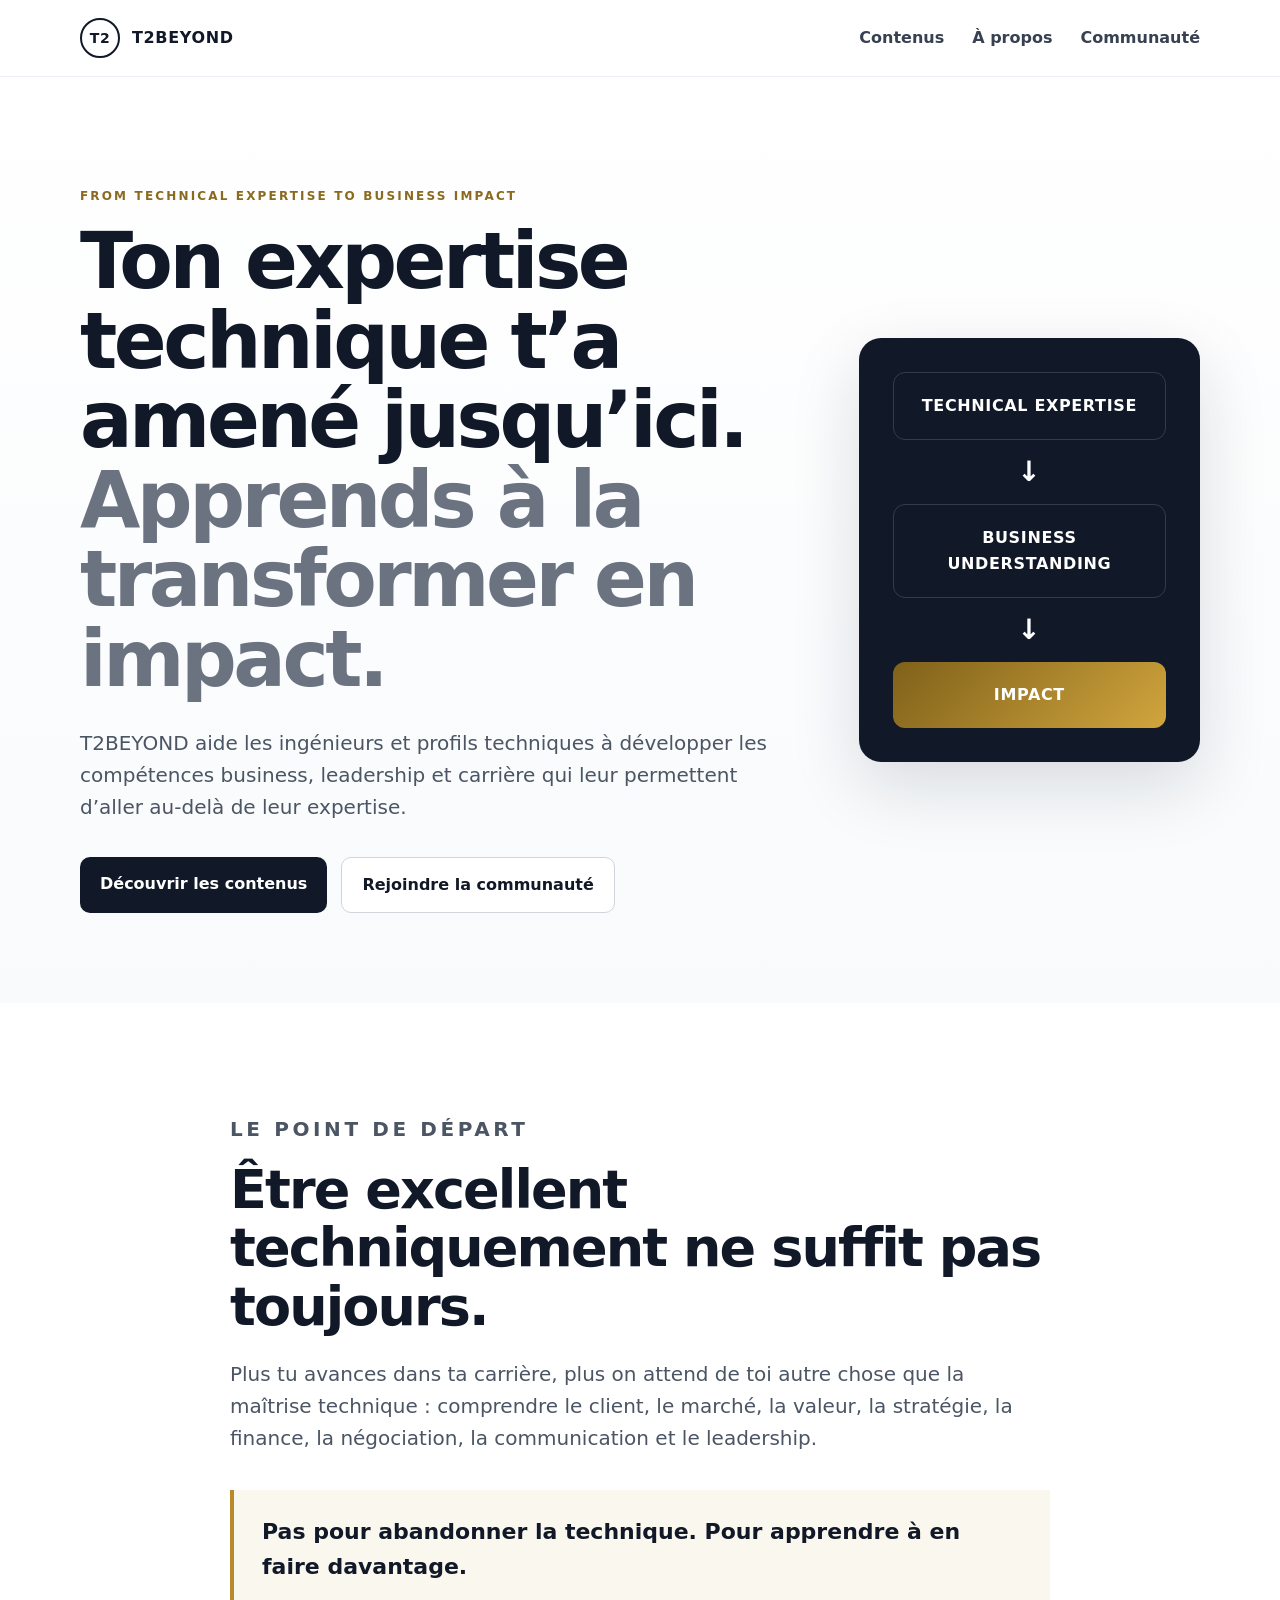
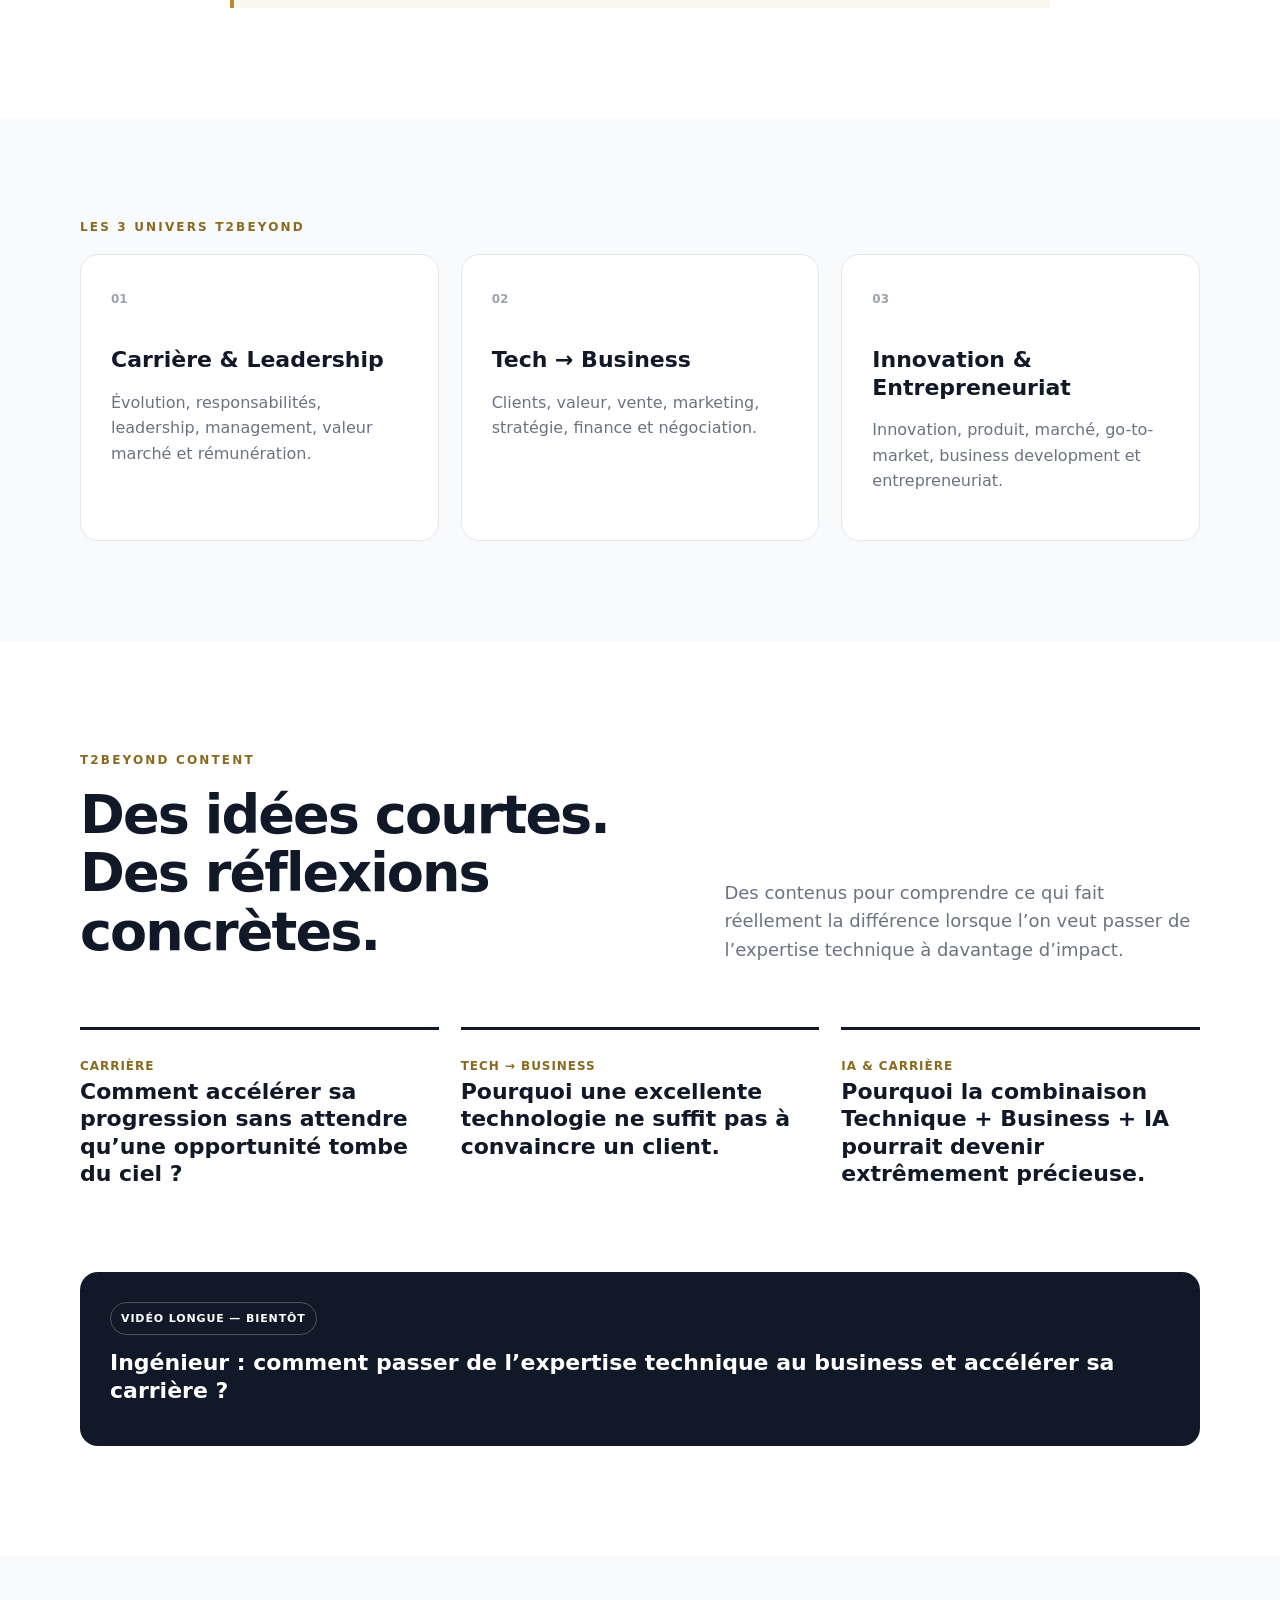
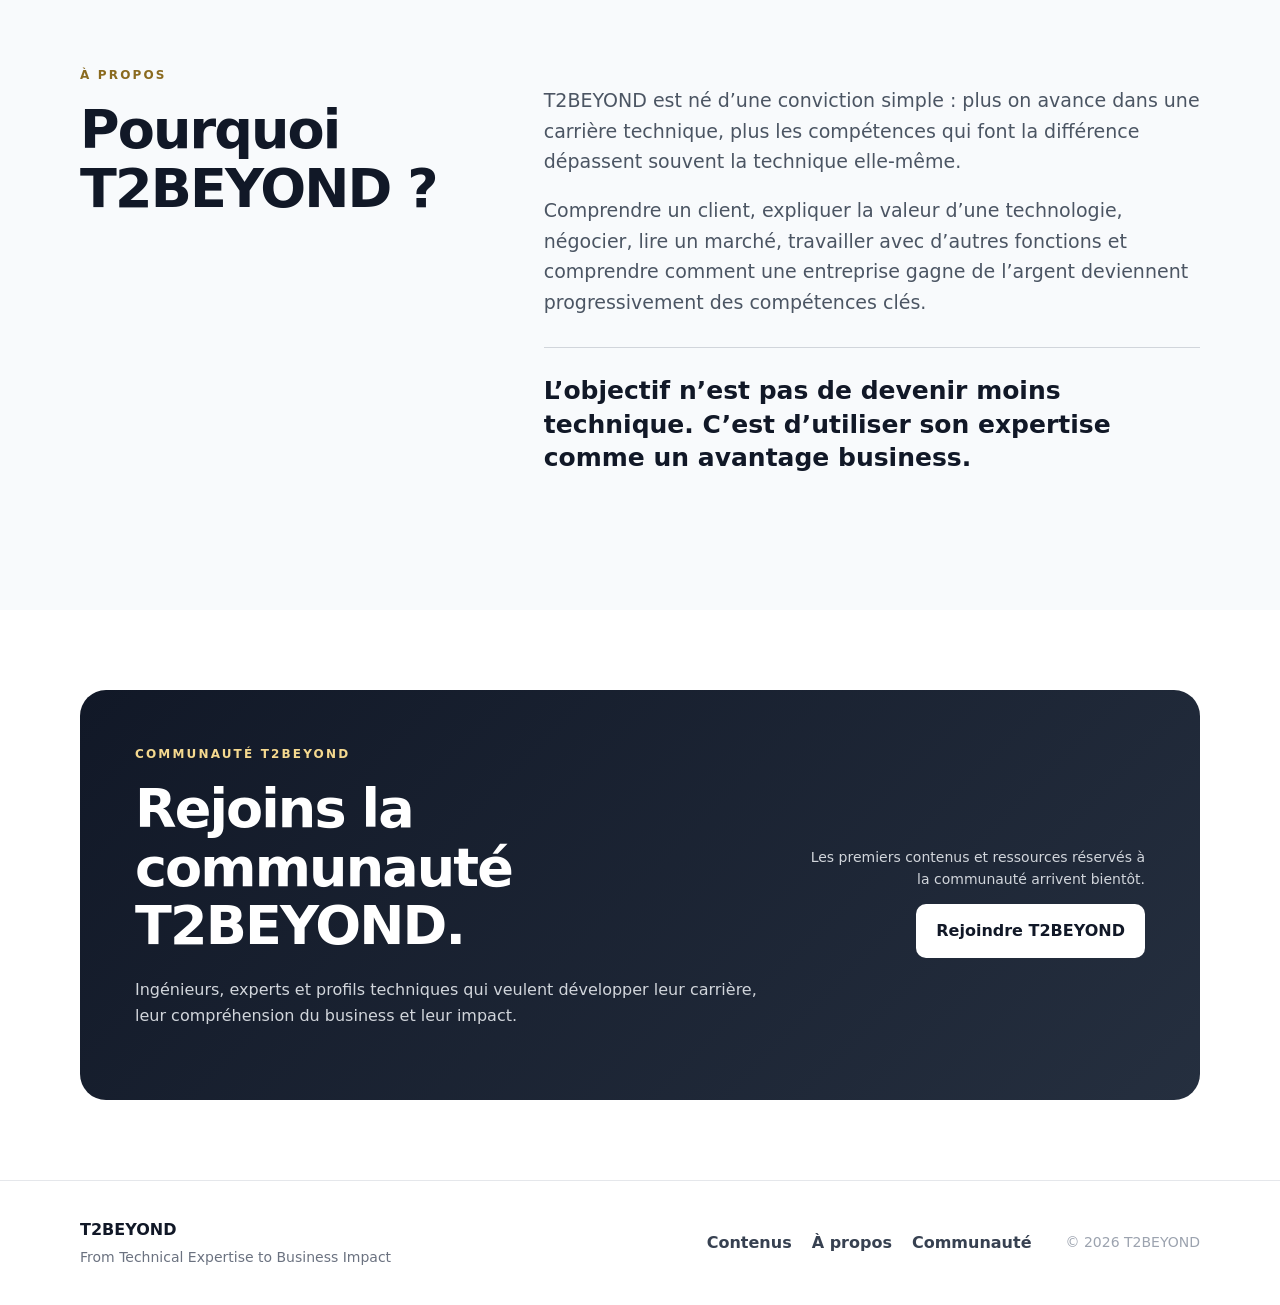
==== commit 7f6fcd5f: "Fix T2BEYOND website V1.2" ====
--- a/index.html
+++ b/index.html
@@ -1,15 +1,110 @@
-<!doctype html><html lang="fr"><head>
-<meta charset="utf-8"><meta name="viewport" content="width=device-width,initial-scale=1">
-<title>T2BEYOND — De l’expertise technique à l’impact business</title>
-<meta name="description" content="T2BEYOND aide les ingénieurs et profils techniques à développer les compétences business, leadership et carrière pour aller au-delà de leur expertise.">
-<link rel="canonical" href="https://www.t2beyond.com/"><meta name="robots" content="index,follow">
-<link rel="stylesheet" href="styles.css"></head><body>
-<header><div class="wrap nav"><a href="#top"><img src="logo.png" alt="T2BEYOND"></a><nav><a href="#contenus">Contenus</a><a href="#apropos">À propos</a><a href="#communaute">Communauté</a></nav></div></header>
-<main id="top"><section class="hero"><div class="wrap grid"><div><p class="eyebrow">FROM TECHNICAL EXPERTISE TO BUSINESS IMPACT</p><h1>Ton expertise technique t’a amené jusqu’ici.<span> Apprends à la transformer en impact.</span></h1><p class="lead">T2BEYOND aide les ingénieurs et profils techniques à développer les compétences business, leadership et carrière qui leur permettent d’aller au-delà de leur expertise.</p><div class="buttons"><a class="btn dark" href="#contenus">Découvrir les contenus</a><a class="btn" href="#communaute">Rejoindre la communauté</a></div></div><div class="path"><b>TECHNICAL EXPERTISE</b><i>↓</i><b>BUSINESS UNDERSTANDING</b><i>↓</i><strong>IMPACT</strong></div></div></section>
-<section class="light"><div class="wrap narrow"><p class="eyebrow">LE POINT DE DÉPART</p><h2>Être excellent techniquement ne suffit pas toujours.</h2><p class="lead">Plus tu avances dans ta carrière, plus on attend de toi autre chose que la maîtrise technique : comprendre le client, le marché, la valeur, la stratégie, la finance, la négociation, la communication et le leadership.</p><blockquote>Pas pour abandonner la technique. Pour apprendre à en faire davantage.</blockquote></div></section>
-<section><div class="wrap"><p class="eyebrow">LES 3 UNIVERS T2BEYOND</p><div class="cards"><article><small>01</small><h3>Carrière & Leadership</h3><p>Évolution, responsabilités, leadership, management, valeur marché et rémunération.</p></article><article><small>02</small><h3>Tech → Business</h3><p>Clients, valeur, vente, marketing, stratégie, finance et négociation.</p></article><article><small>03</small><h3>Innovation & Entrepreneuriat</h3><p>Innovation, produit, marché, go-to-market, business development et entrepreneuriat.</p></article></div></div></section>
-<section id="contenus" class="light"><div class="wrap"><p class="eyebrow">T2BEYOND CONTENT</p><h2>Des idées courtes. Des réflexions concrètes.</h2><div class="cards"><article><small>CARRIÈRE</small><h3>Accélérer sa progression sans attendre qu’une opportunité tombe du ciel.</h3></article><article><small>TECH → BUSINESS</small><h3>Pourquoi une excellente technologie ne suffit pas à convaincre un client.</h3></article><article><small>IA & CARRIÈRE</small><h3>Pourquoi Technique + Business + IA pourrait devenir extrêmement précieux.</h3></article></div><div class="soon"><small>VIDÉO LONGUE — BIENTÔT</small><h3>Ingénieur : comment passer de l’expertise technique au business et accélérer sa carrière ?</h3></div></div></section>
-<section id="apropos"><div class="wrap two"><div><p class="eyebrow">À PROPOS</p><h2>Pourquoi T2BEYOND ?</h2></div><div><p class="lead">T2BEYOND est né d’une conviction simple : plus on avance dans une carrière technique, plus les compétences qui font la différence dépassent souvent la technique elle-même.</p><blockquote>L’objectif n’est pas de devenir moins technique. C’est d’utiliser son expertise comme un avantage business.</blockquote></div></div></section>
-<section id="communaute"><div class="wrap community"><div><p class="eyebrow gold">COMMUNAUTÉ T2BEYOND</p><h2>Rejoins la communauté T2BEYOND.</h2><p>Ingénieurs, experts et profils techniques qui veulent développer leur carrière, leur compréhension du business et leur impact.</p></div><div><p>Les premiers contenus et ressources réservés à la communauté arrivent bientôt.</p><a class="btn white" href="mailto:hello@t2beyond.com?subject=Rejoindre%20la%20communauté%20T2BEYOND">Rejoindre T2BEYOND</a></div></div></section></main>
-<footer><div class="wrap">© <span id="y"></span> T2BEYOND — From Technical Expertise to Business Impact</div></footer>
-<script>document.getElementById('y').textContent=new Date().getFullYear()</script></body></html>+<!doctype html>
+<html lang="fr">
+<head>
+  <meta charset="utf-8">
+  <meta name="viewport" content="width=device-width, initial-scale=1">
+  <title>T2BEYOND — De l’expertise technique à l’impact business</title>
+  <meta name="description" content="T2BEYOND aide les ingénieurs et profils techniques à développer les compétences business, leadership et carrière qui leur permettent d’aller au-delà de leur expertise.">
+  <link rel="canonical" href="https://www.t2beyond.com/">
+  <meta name="robots" content="index,follow">
+  <meta property="og:type" content="website">
+  <meta property="og:title" content="T2BEYOND — From Technical Expertise to Business Impact">
+  <meta property="og:description" content="Carrière, leadership, business et entrepreneuriat pour ingénieurs et profils techniques.">
+  <meta property="og:url" content="https://www.t2beyond.com/">
+  <meta name="twitter:card" content="summary_large_image">
+  <link rel="icon" href="data:image/svg+xml,<svg xmlns=%22http://www.w3.org/2000/svg%22 viewBox=%220 0 100 100%22><text y=%22.9em%22 font-size=%2280%22>T²</text></svg>">
+  <link rel="stylesheet" href="styles.css">
+  <script type="application/ld+json">
+  {"@context":"https://schema.org","@type":"WebSite","name":"T2BEYOND","url":"https://www.t2beyond.com/","description":"From Technical Expertise to Business Impact"}
+  </script>
+</head>
+<body>
+  <header class="site-header">
+    <div class="container nav-wrap">
+      <a class="brand" href="#top"><span class="brand-mark">T2</span><span>T2BEYOND</span></a>
+      <button class="menu-btn" aria-label="Ouvrir le menu" aria-expanded="false">☰</button>
+      <nav class="nav"><a href="#contenus">Contenus</a><a href="#apropos">À propos</a><a href="#communaute">Communauté</a></nav>
+    </div>
+  </header>
+
+  <main id="top">
+    <section class="hero">
+      <div class="container hero-grid">
+        <div>
+          <p class="eyebrow">FROM TECHNICAL EXPERTISE TO BUSINESS IMPACT</p>
+          <h1>Ton expertise technique t’a amené jusqu’ici.<br><span>Apprends à la transformer en impact.</span></h1>
+          <p class="hero-copy">T2BEYOND aide les ingénieurs et profils techniques à développer les compétences business, leadership et carrière qui leur permettent d’aller au-delà de leur expertise.</p>
+          <div class="cta-row"><a class="btn primary" href="#contenus">Découvrir les contenus</a><a class="btn secondary" href="#communaute">Rejoindre la communauté</a></div>
+        </div>
+        <div class="hero-card" aria-hidden="true">
+          <div class="hero-card-top">TECHNICAL EXPERTISE</div><div class="arrow">↓</div>
+          <div class="hero-card-mid">BUSINESS UNDERSTANDING</div><div class="arrow">↓</div>
+          <div class="hero-card-bottom">IMPACT</div>
+        </div>
+      </div>
+    </section>
+
+    <section class="problem">
+      <div class="container narrow">
+        <p class="eyebrow">LE POINT DE DÉPART</p>
+        <h2>Être excellent techniquement ne suffit pas toujours.</h2>
+        <p>Plus tu avances dans ta carrière, plus on attend de toi autre chose que la maîtrise technique : comprendre le client, le marché, la valeur, la stratégie, la finance, la négociation, la communication et le leadership.</p>
+        <div class="statement">Pas pour abandonner la technique. Pour apprendre à en faire davantage.</div>
+      </div>
+    </section>
+
+    <section class="universes">
+      <div class="container">
+        <p class="eyebrow">LES 3 UNIVERS T2BEYOND</p>
+        <div class="cards">
+          <article class="card"><span class="num">01</span><h3>Carrière & Leadership</h3><p>Évolution, responsabilités, leadership, management, valeur marché et rémunération.</p></article>
+          <article class="card"><span class="num">02</span><h3>Tech → Business</h3><p>Clients, valeur, vente, marketing, stratégie, finance et négociation.</p></article>
+          <article class="card"><span class="num">03</span><h3>Innovation & Entrepreneuriat</h3><p>Innovation, produit, marché, go-to-market, business development et entrepreneuriat.</p></article>
+        </div>
+      </div>
+    </section>
+
+    <section id="contenus" class="content-section">
+      <div class="container">
+        <div class="section-head">
+          <div><p class="eyebrow">T2BEYOND CONTENT</p><h2>Des idées courtes. Des réflexions concrètes.</h2></div>
+          <p>Des contenus pour comprendre ce qui fait réellement la différence lorsque l’on veut passer de l’expertise technique à davantage d’impact.</p>
+        </div>
+        <div class="content-grid">
+          <article class="content-card"><span>Carrière</span><h3>Comment accélérer sa progression sans attendre qu’une opportunité tombe du ciel ?</h3></article>
+          <article class="content-card"><span>Tech → Business</span><h3>Pourquoi une excellente technologie ne suffit pas à convaincre un client.</h3></article>
+          <article class="content-card"><span>IA & carrière</span><h3>Pourquoi la combinaison Technique + Business + IA pourrait devenir extrêmement précieuse.</h3></article>
+        </div>
+        <div class="coming-soon"><span class="pill">VIDÉO LONGUE — BIENTÔT</span><h3>Ingénieur : comment passer de l’expertise technique au business et accélérer sa carrière ?</h3></div>
+      </div>
+    </section>
+
+    <section id="apropos" class="about">
+      <div class="container about-grid">
+        <div><p class="eyebrow">À PROPOS</p><h2>Pourquoi T2BEYOND ?</h2></div>
+        <div class="about-copy">
+          <p>T2BEYOND est né d’une conviction simple : plus on avance dans une carrière technique, plus les compétences qui font la différence dépassent souvent la technique elle-même.</p>
+          <p>Comprendre un client, expliquer la valeur d’une technologie, négocier, lire un marché, travailler avec d’autres fonctions et comprendre comment une entreprise gagne de l’argent deviennent progressivement des compétences clés.</p>
+          <p class="quote">L’objectif n’est pas de devenir moins technique. C’est d’utiliser son expertise comme un avantage business.</p>
+        </div>
+      </div>
+    </section>
+
+    <section id="communaute" class="community">
+      <div class="container community-box">
+        <div><p class="eyebrow light">COMMUNAUTÉ T2BEYOND</p><h2>Rejoins la communauté T2BEYOND.</h2><p>Ingénieurs, experts et profils techniques qui veulent développer leur carrière, leur compréhension du business et leur impact.</p></div>
+        <div class="signup"><p class="small">Les premiers contenus et ressources réservés à la communauté arrivent bientôt.</p><a class="btn white" href="mailto:hello@t2beyond.com?subject=Rejoindre%20T2BEYOND">Rejoindre T2BEYOND</a></div>
+      </div>
+    </section>
+  </main>
+
+  <footer>
+    <div class="container footer-grid">
+      <div><strong>T2BEYOND</strong><p>From Technical Expertise to Business Impact</p></div>
+      <div class="footer-links"><a href="#contenus">Contenus</a><a href="#apropos">À propos</a><a href="#communaute">Communauté</a></div>
+      <div class="copyright">© <span id="year"></span> T2BEYOND</div>
+    </div>
+  </footer>
+  <script src="script.js"></script>
+</body>
+</html>
--- a/styles.css
+++ b/styles.css
@@ -1 +1,13 @@
-*{box-sizing:border-box}html{scroll-behavior:smooth}body{margin:0;font-family:Arial,sans-serif;color:#111827;line-height:1.6}.wrap{width:min(1120px,calc(100% - 40px));margin:auto}.narrow{max-width:820px}header{position:sticky;top:0;background:#fff;border-bottom:1px solid #e5e7eb;z-index:5}.nav{height:78px;display:flex;align-items:center;justify-content:space-between}.nav img{width:190px;height:55px;object-fit:contain}.nav nav{display:flex;gap:28px}.nav a{color:#374151;text-decoration:none;font-weight:700}section{padding:100px 0}.hero{padding:105px 0;background:linear-gradient(#fff,#f8fafc)}.grid{display:grid;grid-template-columns:1.4fr .6fr;gap:70px;align-items:center}.eyebrow{font-size:12px;letter-spacing:.18em;font-weight:800;color:#9a731d}h1{font-size:clamp(48px,6vw,76px);line-height:1.03;letter-spacing:-.05em;margin:20px 0}h1 span{color:#747b87}h2{font-size:46px;line-height:1.1;margin:10px 0 25px}.lead{font-size:20px;color:#4b5563}.buttons{display:flex;gap:14px;margin-top:30px}.btn{padding:13px 19px;border:1px solid #d1d5db;border-radius:9px;text-decoration:none;color:#111827;font-weight:800;display:inline-block}.dark{background:#111827;color:#fff}.path{background:#111827;color:#fff;padding:32px;border-radius:22px;display:grid;gap:16px;text-align:center;box-shadow:0 25px 60px #d1d5db}.path b,.path strong{padding:18px;border:1px solid #374151;border-radius:10px}.path i{font-style:normal;font-size:25px}.path strong{background:#bd8d25;border:0}.light{background:#f8fafc}blockquote{margin:35px 0 0;padding:20px 25px;border-left:4px solid #bd8d25;background:#faf7ef;font-size:22px;font-weight:800}.cards{display:grid;grid-template-columns:repeat(3,1fr);gap:22px;margin-top:35px}.cards article{background:#fff;border:1px solid #e5e7eb;border-radius:17px;padding:28px;min-height:210px}.cards small{font-weight:800;color:#9a731d}.cards h3{font-size:22px;line-height:1.3}.soon{margin-top:30px;background:#111827;color:#fff;padding:30px;border-radius:17px}.two{display:grid;grid-template-columns:.8fr 1.2fr;gap:70px}.community{background:#111827;color:#fff;border-radius:25px;padding:50px;display:grid;grid-template-columns:1.2fr .8fr;gap:50px;align-items:center}.gold{color:#e4bd59}.white{background:#fff}footer{border-top:1px solid #e5e7eb;padding:30px 0;color:#6b7280;font-size:14px}@media(max-width:800px){.grid,.two,.community,.cards{grid-template-columns:1fr}.nav nav{display:none}.nav img{width:155px}.buttons{flex-direction:column}.btn{text-align:center}section{padding:70px 0}.community{padding:30px}}+*{box-sizing:border-box}html{scroll-behavior:smooth}body{margin:0;font-family:Inter,ui-sans-serif,system-ui,-apple-system,BlinkMacSystemFont,"Segoe UI",sans-serif;color:#111827;background:#fff;line-height:1.6}.container{width:min(1120px,calc(100% - 40px));margin:auto}.narrow{width:min(820px,calc(100% - 40px))}.site-header{position:sticky;top:0;z-index:20;background:rgba(255,255,255,.94);backdrop-filter:blur(10px);border-bottom:1px solid #eceff3}.nav-wrap{height:76px;display:flex;align-items:center;justify-content:space-between}.brand{display:flex;gap:12px;align-items:center;text-decoration:none;color:#111827;font-weight:800;letter-spacing:.04em}.brand-mark{width:40px;height:40px;border-radius:50%;display:grid;place-items:center;border:2px solid #111827;font-size:14px}.nav{display:flex;gap:28px}.nav a,.footer-links a{color:#374151;text-decoration:none;font-weight:600}.nav a:hover,.footer-links a:hover{color:#111}.menu-btn{display:none;border:0;background:none;font-size:24px}.hero{padding:110px 0 90px;background:linear-gradient(180deg,#fff 0%,#f8fafc 100%)}.hero-grid{display:grid;grid-template-columns:1.35fr .65fr;gap:70px;align-items:center}.eyebrow{font-size:12px;letter-spacing:.18em;font-weight:800;color:#8a6a1f;margin:0 0 16px}.eyebrow.light{color:#f5d98f}h1{font-size:clamp(46px,7vw,78px);line-height:1.02;letter-spacing:-.045em;margin:0 0 28px;max-width:900px}h1 span{color:#6b7280}h2{font-size:clamp(34px,4.5vw,54px);line-height:1.08;letter-spacing:-.035em;margin:0 0 22px}h3{font-size:22px;line-height:1.25;margin:0 0 12px}.hero-copy{font-size:20px;color:#4b5563;max-width:720px;margin-bottom:34px}.cta-row{display:flex;gap:14px;flex-wrap:wrap}.btn{display:inline-block;padding:14px 20px;border-radius:10px;text-decoration:none;font-weight:800}.btn.primary{background:#111827;color:#fff}.btn.secondary{border:1px solid #d1d5db;color:#111827;background:#fff}.btn.white{background:#fff;color:#111827}.hero-card{background:#111827;color:#fff;border-radius:22px;padding:34px;box-shadow:0 24px 70px rgba(17,24,39,.14);text-align:center;font-weight:800;letter-spacing:.04em}.hero-card-top,.hero-card-mid,.hero-card-bottom{padding:20px;border:1px solid rgba(255,255,255,.15);border-radius:12px}.hero-card-bottom{background:linear-gradient(135deg,#7f611a,#d1a53d);color:white;border:0}.arrow{font-size:28px;padding:10px}.problem{padding:110px 0}.problem p{font-size:20px;color:#4b5563}.statement{margin-top:36px;padding:24px 28px;border-left:4px solid #b88a2a;background:#faf7ef;font-size:22px;font-weight:800}.universes{padding:100px 0;background:#f8fafc}.cards{display:grid;grid-template-columns:repeat(3,1fr);gap:22px}.card{background:#fff;border:1px solid #e5e7eb;border-radius:18px;padding:30px;min-height:240px}.card .num{font-size:12px;color:#9ca3af;font-weight:800}.card h3{margin-top:36px}.card p{color:#6b7280}.content-section{padding:110px 0}.section-head{display:grid;grid-template-columns:1fr .8fr;gap:50px;align-items:end;margin-bottom:44px}.section-head>p{color:#6b7280;font-size:18px}.content-grid{display:grid;grid-template-columns:repeat(3,1fr);gap:22px}.content-card{border-top:3px solid #111827;padding:22px 0 34px}.content-card span{font-size:12px;font-weight:800;color:#8a6a1f;text-transform:uppercase;letter-spacing:.08em}.coming-soon{margin-top:38px;padding:30px;border-radius:18px;background:#111827;color:#fff}.pill{display:inline-block;border:1px solid rgba(255,255,255,.25);padding:7px 10px;border-radius:999px;font-size:11px;font-weight:800;letter-spacing:.08em;margin-bottom:14px}.about{padding:110px 0;background:#f8fafc}.about-grid{display:grid;grid-template-columns:.75fr 1.25fr;gap:70px}.about-copy p{font-size:19px;color:#4b5563}.about-copy .quote{font-size:25px;color:#111827;font-weight:800;line-height:1.35;border-top:1px solid #d1d5db;padding-top:26px;margin-top:30px}.community{padding:80px 0}.community-box{background:linear-gradient(135deg,#111827,#252f3f);color:#fff;border-radius:26px;padding:55px;display:grid;grid-template-columns:1.3fr .7fr;gap:40px;align-items:center}.community-box p{color:#d1d5db}.signup{text-align:right}.signup .small{font-size:14px;margin-bottom:14px}footer{border-top:1px solid #e5e7eb;padding:36px 0}.footer-grid{display:grid;grid-template-columns:1fr auto auto;gap:34px;align-items:center}.footer-grid p{margin:4px 0 0;color:#6b7280;font-size:14px}.footer-links{display:flex;gap:20px}.copyright{color:#9ca3af;font-size:14px}@media(max-width:860px){.nav{display:none;position:absolute;top:76px;left:0;right:0;background:#fff;border-bottom:1px solid #e5e7eb;padding:20px;flex-direction:column}.nav.open{display:flex}.menu-btn{display:block}.hero{padding:75px 0 60px}.hero-grid,.section-head,.about-grid,.community-box{grid-template-columns:1fr}.hero-card{max-width:520px}.cards,.content-grid{grid-template-columns:1fr}.signup{text-align:left}.footer-grid{grid-template-columns:1fr}.footer-links{flex-wrap:wrap}}@media(max-width:520px){.container,.narrow{width:min(100% - 28px,1120px)}.hero-copy{font-size:18px}.community-box{padding:32px 24px}.btn{width:100%;text-align:center}}
+/* V1.2 — official T2BEYOND header logo */
+.brand-logo{
+  display:block;
+  width:172px;
+  height:auto;
+  max-height:48px;
+  object-fit:contain;
+  object-position:left center;
+}
+@media(max-width:520px){
+  .brand-logo{width:148px;max-height:42px}
+}
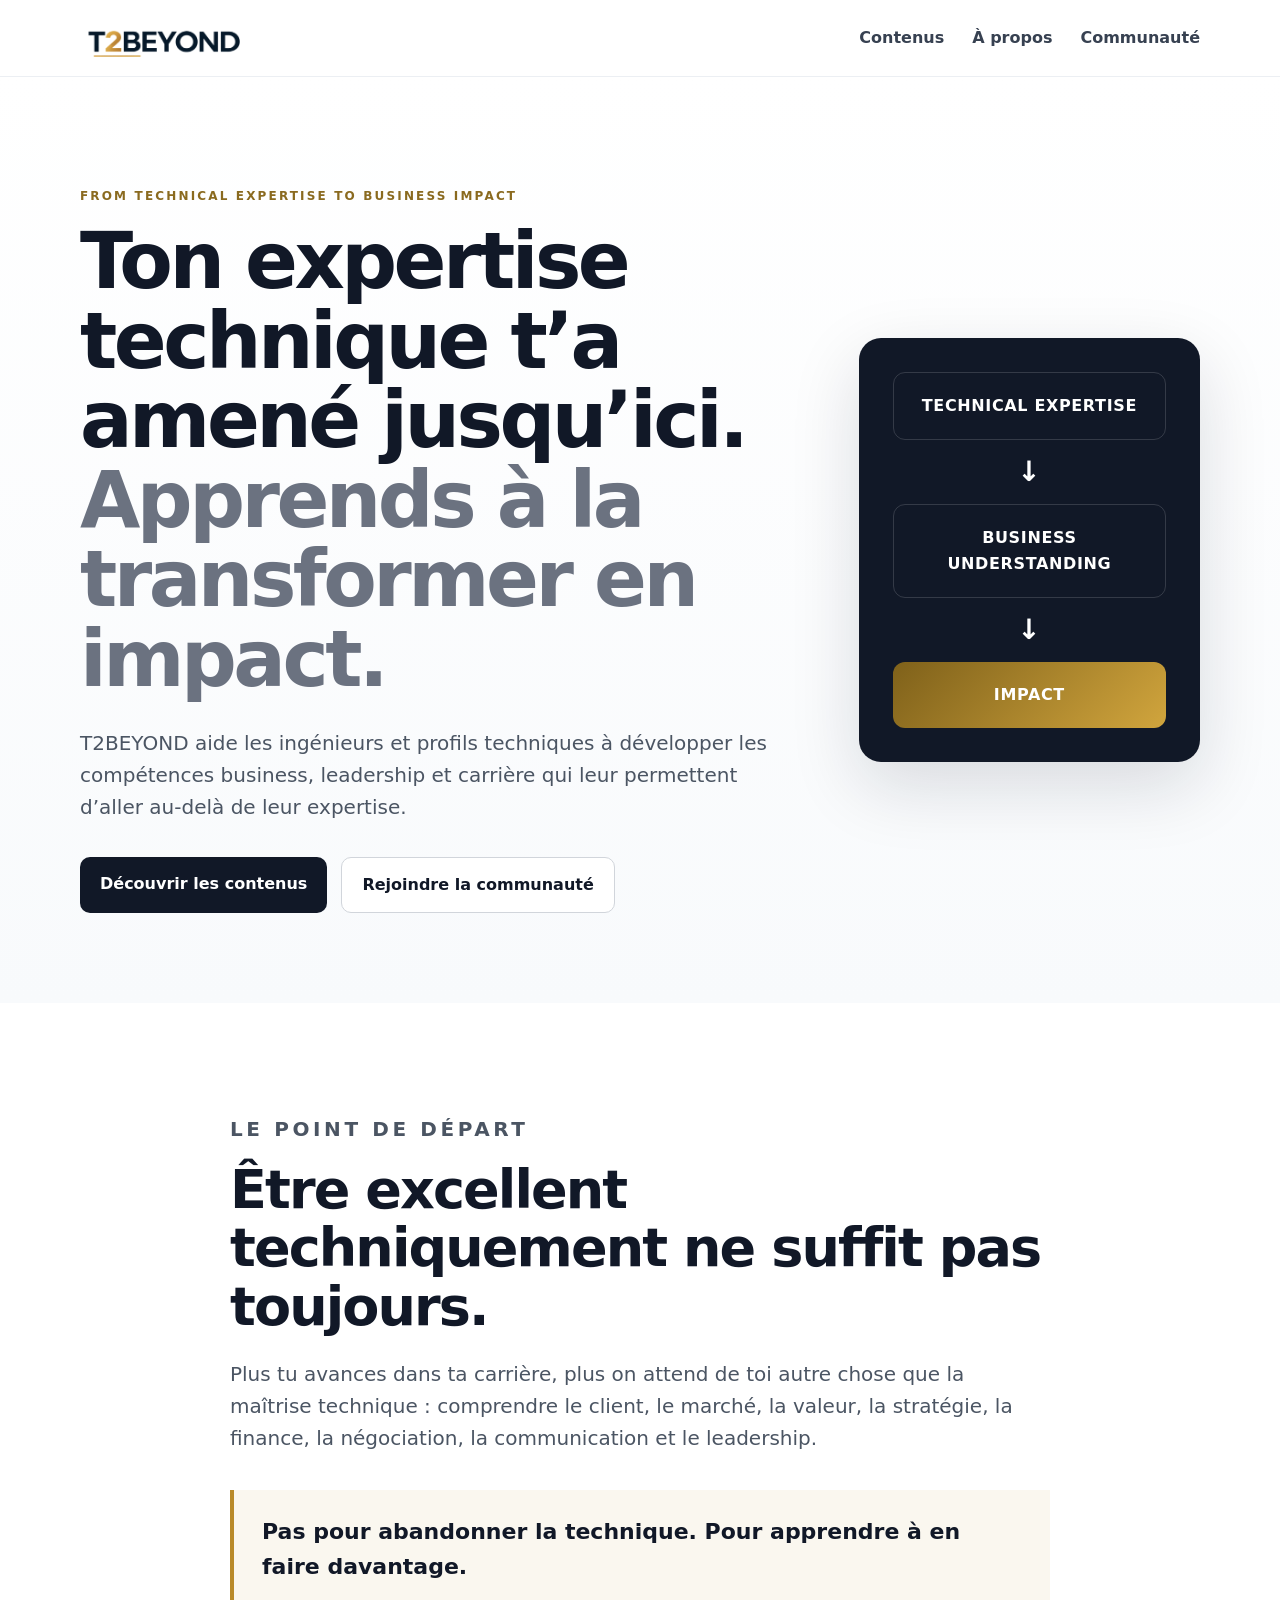
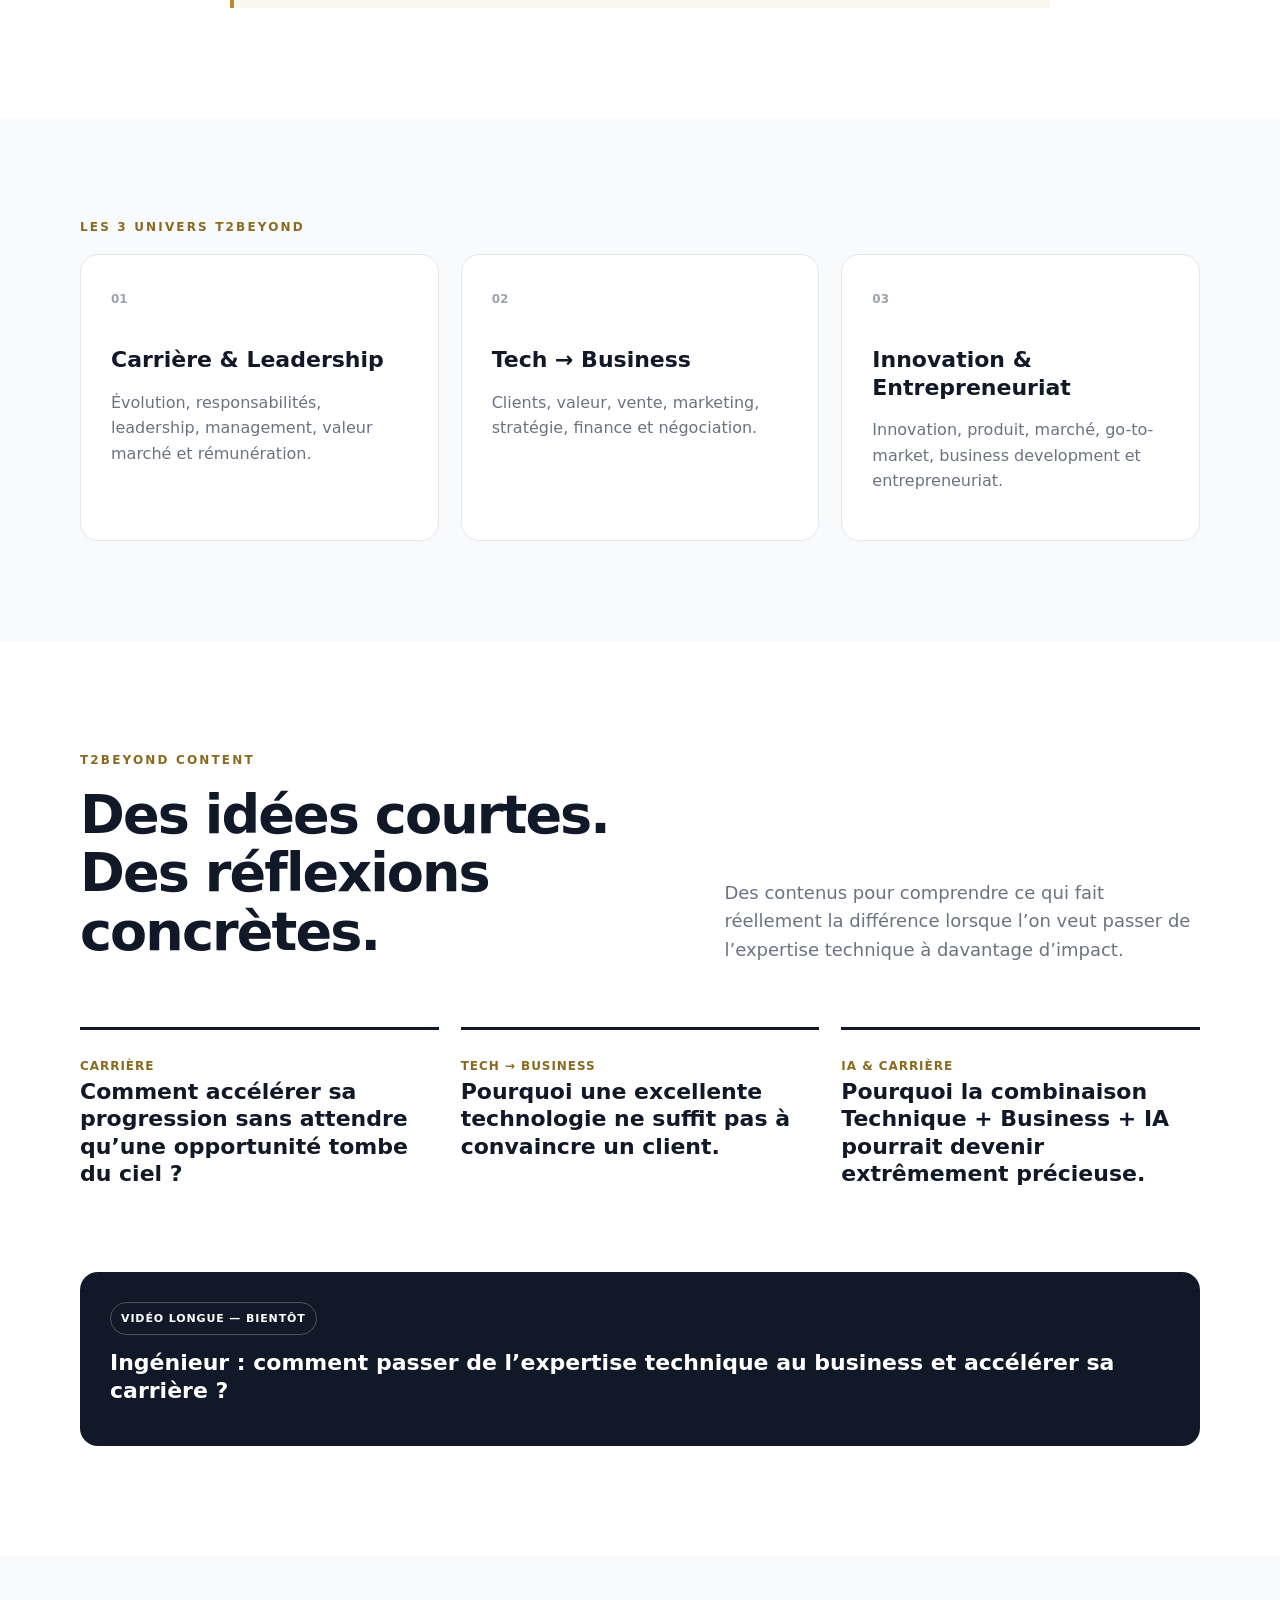
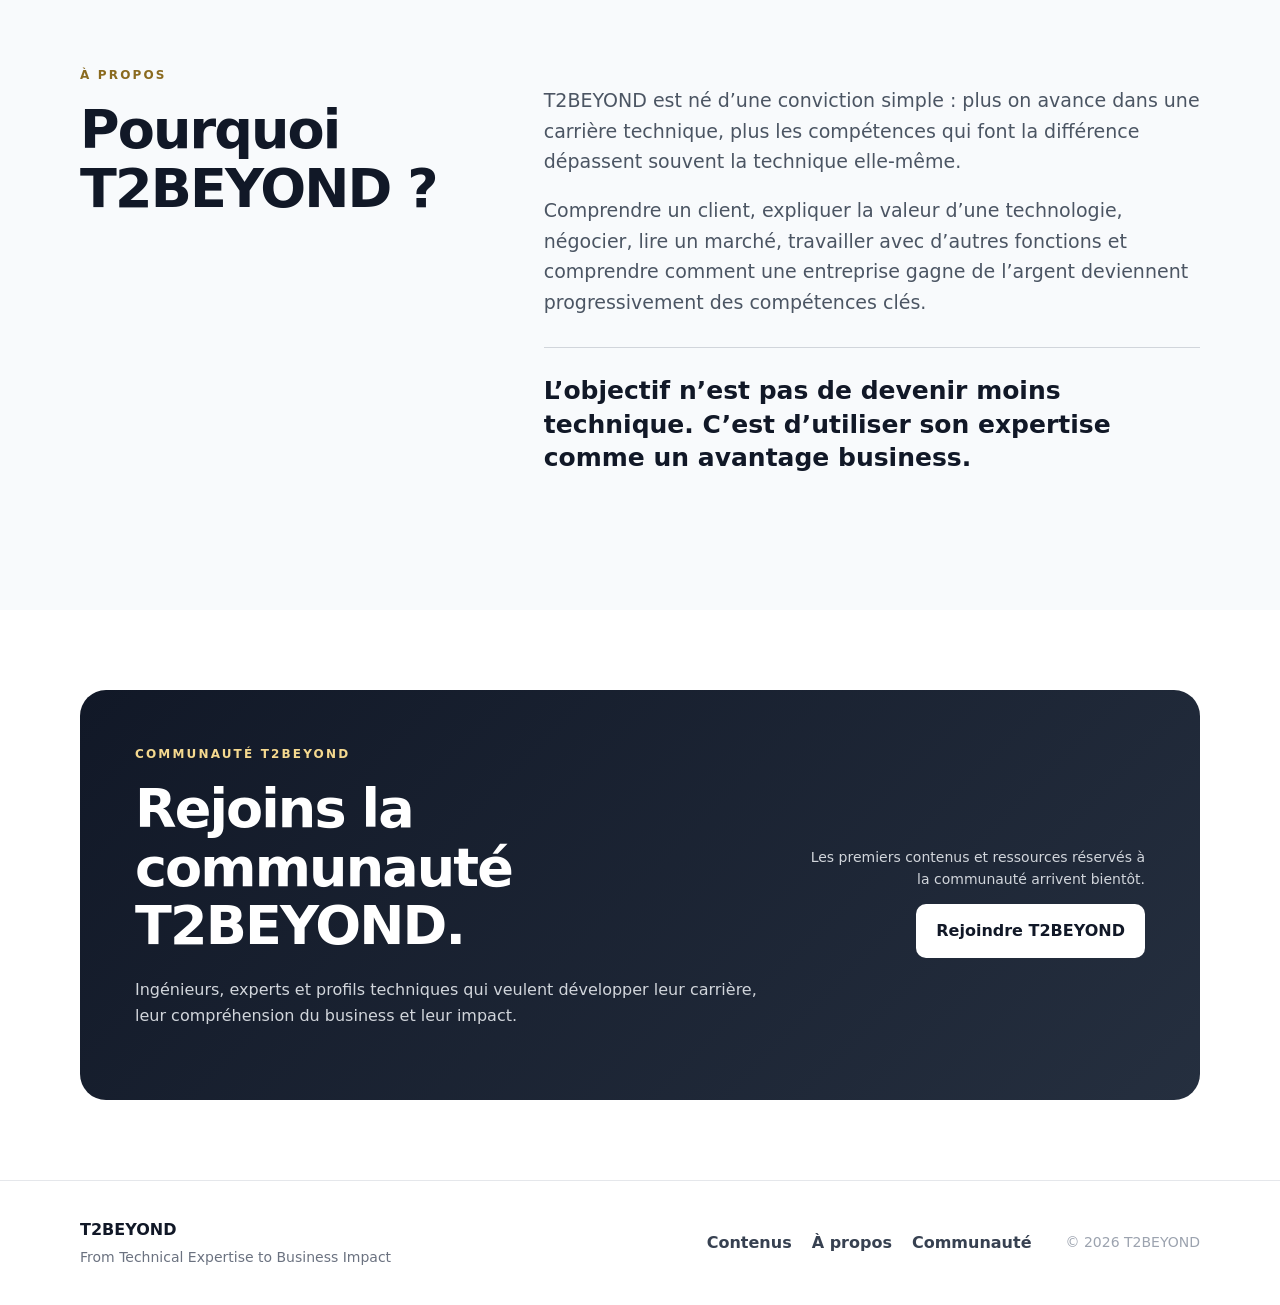
==== commit 2903bd34: "Clean rebuild T2BEYOND website V1.3" ====
--- a/index.html
+++ b/index.html
@@ -21,7 +21,7 @@
 <body>
   <header class="site-header">
     <div class="container nav-wrap">
-      <a class="brand" href="#top"><span class="brand-mark">T2</span><span>T2BEYOND</span></a>
+      <a class="brand" href="#top" aria-label="T2BEYOND accueil"><img class="brand-logo" src="logo-header.png" alt="T2BEYOND"></a>
       <button class="menu-btn" aria-label="Ouvrir le menu" aria-expanded="false">☰</button>
       <nav class="nav"><a href="#contenus">Contenus</a><a href="#apropos">À propos</a><a href="#communaute">Communauté</a></nav>
     </div>
--- a/styles.css
+++ b/styles.css
@@ -1,13 +1,19 @@
 *{box-sizing:border-box}html{scroll-behavior:smooth}body{margin:0;font-family:Inter,ui-sans-serif,system-ui,-apple-system,BlinkMacSystemFont,"Segoe UI",sans-serif;color:#111827;background:#fff;line-height:1.6}.container{width:min(1120px,calc(100% - 40px));margin:auto}.narrow{width:min(820px,calc(100% - 40px))}.site-header{position:sticky;top:0;z-index:20;background:rgba(255,255,255,.94);backdrop-filter:blur(10px);border-bottom:1px solid #eceff3}.nav-wrap{height:76px;display:flex;align-items:center;justify-content:space-between}.brand{display:flex;gap:12px;align-items:center;text-decoration:none;color:#111827;font-weight:800;letter-spacing:.04em}.brand-mark{width:40px;height:40px;border-radius:50%;display:grid;place-items:center;border:2px solid #111827;font-size:14px}.nav{display:flex;gap:28px}.nav a,.footer-links a{color:#374151;text-decoration:none;font-weight:600}.nav a:hover,.footer-links a:hover{color:#111}.menu-btn{display:none;border:0;background:none;font-size:24px}.hero{padding:110px 0 90px;background:linear-gradient(180deg,#fff 0%,#f8fafc 100%)}.hero-grid{display:grid;grid-template-columns:1.35fr .65fr;gap:70px;align-items:center}.eyebrow{font-size:12px;letter-spacing:.18em;font-weight:800;color:#8a6a1f;margin:0 0 16px}.eyebrow.light{color:#f5d98f}h1{font-size:clamp(46px,7vw,78px);line-height:1.02;letter-spacing:-.045em;margin:0 0 28px;max-width:900px}h1 span{color:#6b7280}h2{font-size:clamp(34px,4.5vw,54px);line-height:1.08;letter-spacing:-.035em;margin:0 0 22px}h3{font-size:22px;line-height:1.25;margin:0 0 12px}.hero-copy{font-size:20px;color:#4b5563;max-width:720px;margin-bottom:34px}.cta-row{display:flex;gap:14px;flex-wrap:wrap}.btn{display:inline-block;padding:14px 20px;border-radius:10px;text-decoration:none;font-weight:800}.btn.primary{background:#111827;color:#fff}.btn.secondary{border:1px solid #d1d5db;color:#111827;background:#fff}.btn.white{background:#fff;color:#111827}.hero-card{background:#111827;color:#fff;border-radius:22px;padding:34px;box-shadow:0 24px 70px rgba(17,24,39,.14);text-align:center;font-weight:800;letter-spacing:.04em}.hero-card-top,.hero-card-mid,.hero-card-bottom{padding:20px;border:1px solid rgba(255,255,255,.15);border-radius:12px}.hero-card-bottom{background:linear-gradient(135deg,#7f611a,#d1a53d);color:white;border:0}.arrow{font-size:28px;padding:10px}.problem{padding:110px 0}.problem p{font-size:20px;color:#4b5563}.statement{margin-top:36px;padding:24px 28px;border-left:4px solid #b88a2a;background:#faf7ef;font-size:22px;font-weight:800}.universes{padding:100px 0;background:#f8fafc}.cards{display:grid;grid-template-columns:repeat(3,1fr);gap:22px}.card{background:#fff;border:1px solid #e5e7eb;border-radius:18px;padding:30px;min-height:240px}.card .num{font-size:12px;color:#9ca3af;font-weight:800}.card h3{margin-top:36px}.card p{color:#6b7280}.content-section{padding:110px 0}.section-head{display:grid;grid-template-columns:1fr .8fr;gap:50px;align-items:end;margin-bottom:44px}.section-head>p{color:#6b7280;font-size:18px}.content-grid{display:grid;grid-template-columns:repeat(3,1fr);gap:22px}.content-card{border-top:3px solid #111827;padding:22px 0 34px}.content-card span{font-size:12px;font-weight:800;color:#8a6a1f;text-transform:uppercase;letter-spacing:.08em}.coming-soon{margin-top:38px;padding:30px;border-radius:18px;background:#111827;color:#fff}.pill{display:inline-block;border:1px solid rgba(255,255,255,.25);padding:7px 10px;border-radius:999px;font-size:11px;font-weight:800;letter-spacing:.08em;margin-bottom:14px}.about{padding:110px 0;background:#f8fafc}.about-grid{display:grid;grid-template-columns:.75fr 1.25fr;gap:70px}.about-copy p{font-size:19px;color:#4b5563}.about-copy .quote{font-size:25px;color:#111827;font-weight:800;line-height:1.35;border-top:1px solid #d1d5db;padding-top:26px;margin-top:30px}.community{padding:80px 0}.community-box{background:linear-gradient(135deg,#111827,#252f3f);color:#fff;border-radius:26px;padding:55px;display:grid;grid-template-columns:1.3fr .7fr;gap:40px;align-items:center}.community-box p{color:#d1d5db}.signup{text-align:right}.signup .small{font-size:14px;margin-bottom:14px}footer{border-top:1px solid #e5e7eb;padding:36px 0}.footer-grid{display:grid;grid-template-columns:1fr auto auto;gap:34px;align-items:center}.footer-grid p{margin:4px 0 0;color:#6b7280;font-size:14px}.footer-links{display:flex;gap:20px}.copyright{color:#9ca3af;font-size:14px}@media(max-width:860px){.nav{display:none;position:absolute;top:76px;left:0;right:0;background:#fff;border-bottom:1px solid #e5e7eb;padding:20px;flex-direction:column}.nav.open{display:flex}.menu-btn{display:block}.hero{padding:75px 0 60px}.hero-grid,.section-head,.about-grid,.community-box{grid-template-columns:1fr}.hero-card{max-width:520px}.cards,.content-grid{grid-template-columns:1fr}.signup{text-align:left}.footer-grid{grid-template-columns:1fr}.footer-links{flex-wrap:wrap}}@media(max-width:520px){.container,.narrow{width:min(100% - 28px,1120px)}.hero-copy{font-size:18px}.community-box{padding:32px 24px}.btn{width:100%;text-align:center}}
-/* V1.2 — official T2BEYOND header logo */
+/* V1.3 — official compact logo */
 .brand-logo{
   display:block;
-  width:172px;
-  height:auto;
-  max-height:48px;
+  width:160px;
+  max-width:160px;
+  height:42px;
+  max-height:42px;
   object-fit:contain;
   object-position:left center;
 }
 @media(max-width:520px){
-  .brand-logo{width:148px;max-height:42px}
+  .brand-logo{
+    width:138px;
+    max-width:138px;
+    height:36px;
+    max-height:36px;
+  }
 }
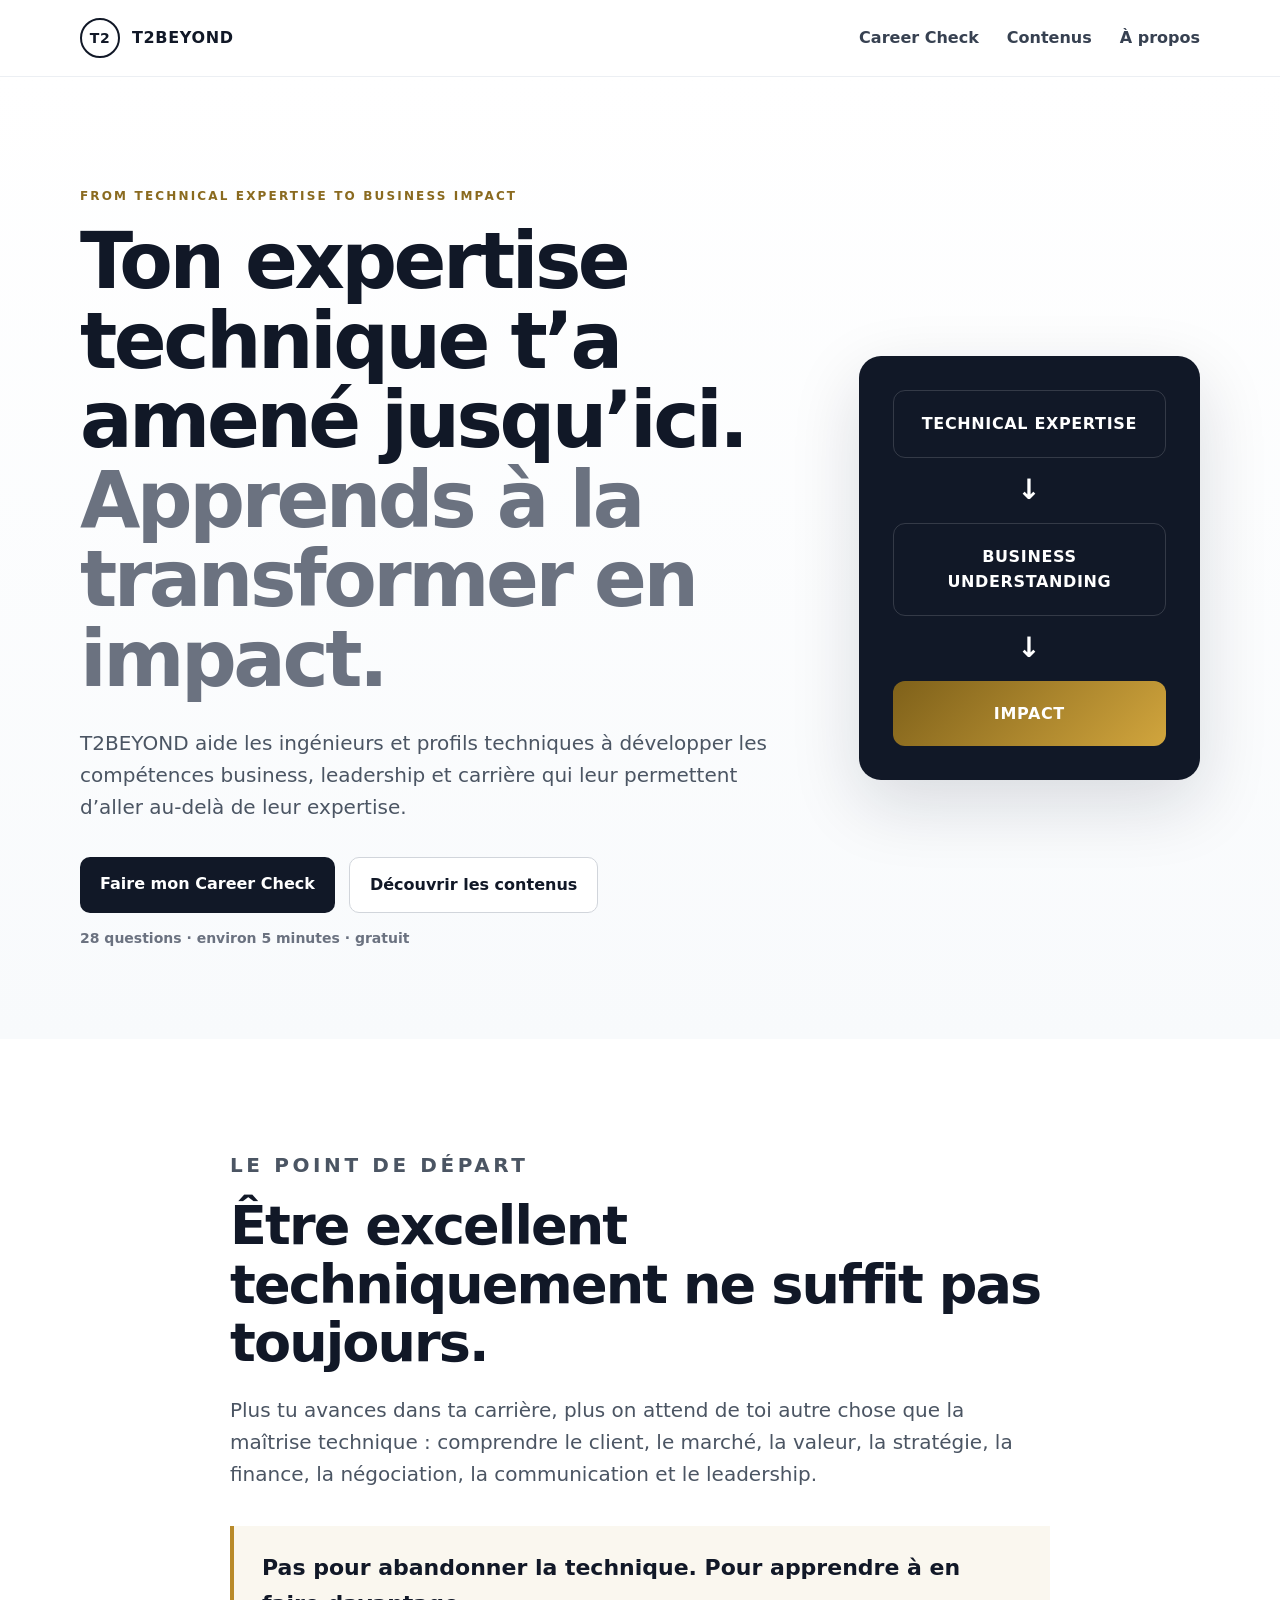
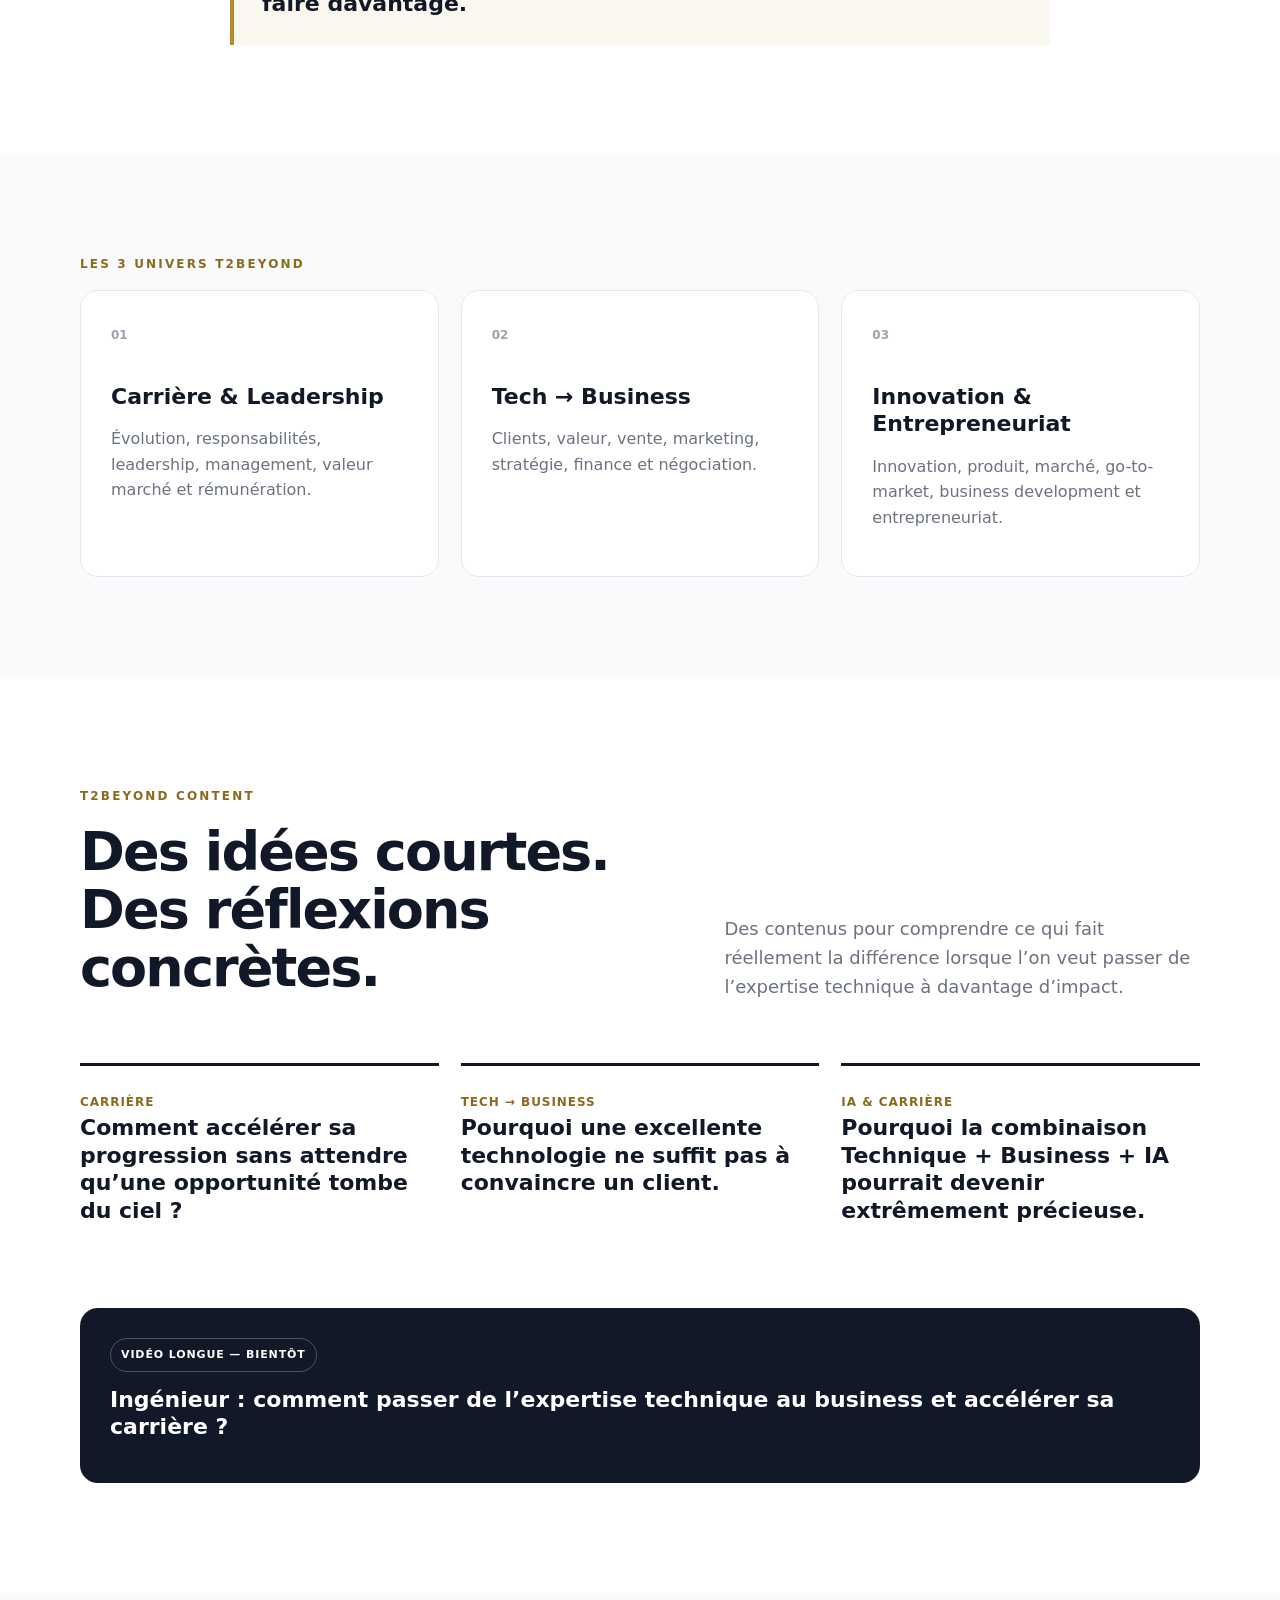
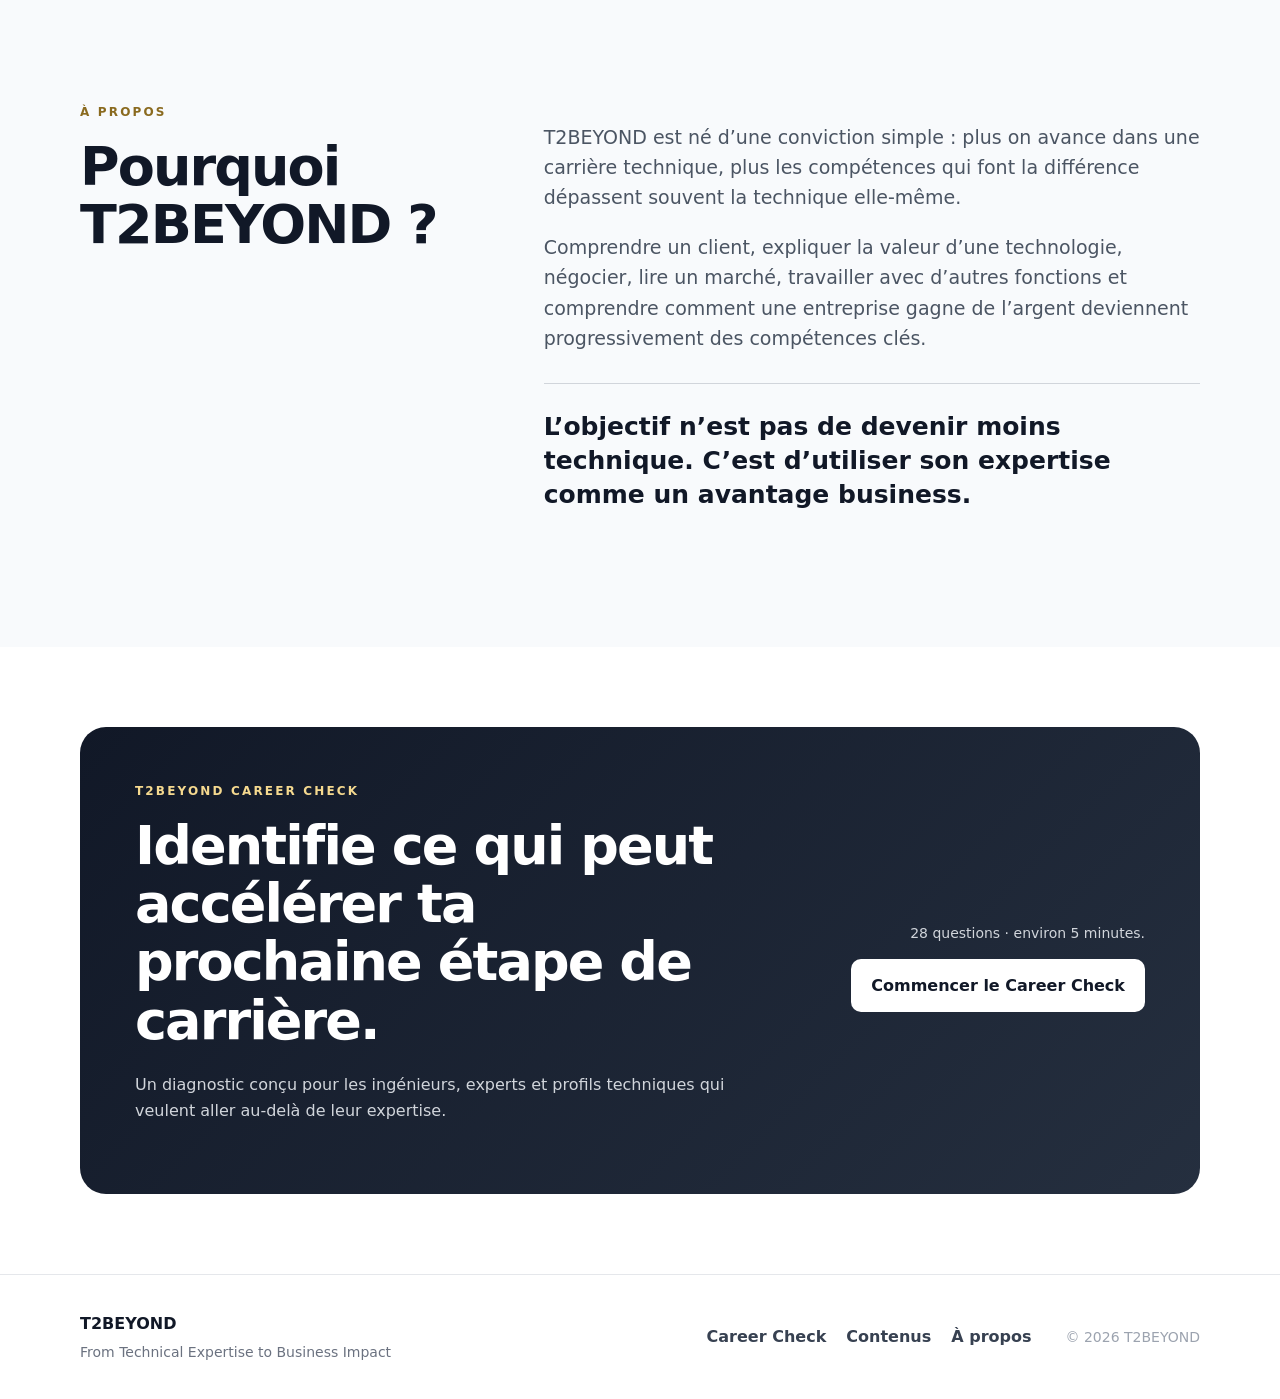
==== commit b8944ca1: "Add T2BEYOND Career Check V1." ====
--- a/index.html
+++ b/index.html
@@ -21,9 +21,9 @@
 <body>
   <header class="site-header">
     <div class="container nav-wrap">
-      <a class="brand" href="#top" aria-label="T2BEYOND accueil"><img class="brand-logo" src="logo-header.png" alt="T2BEYOND"></a>
+      <a class="brand" href="#top"><span class="brand-mark">T2</span><span>T2BEYOND</span></a>
       <button class="menu-btn" aria-label="Ouvrir le menu" aria-expanded="false">☰</button>
-      <nav class="nav"><a href="#contenus">Contenus</a><a href="#apropos">À propos</a><a href="#communaute">Communauté</a></nav>
+      <nav class="nav"><a href="career-check/">Career Check</a><a href="#contenus">Contenus</a><a href="#apropos">À propos</a></nav>
     </div>
   </header>
 
@@ -34,7 +34,7 @@
           <p class="eyebrow">FROM TECHNICAL EXPERTISE TO BUSINESS IMPACT</p>
           <h1>Ton expertise technique t’a amené jusqu’ici.<br><span>Apprends à la transformer en impact.</span></h1>
           <p class="hero-copy">T2BEYOND aide les ingénieurs et profils techniques à développer les compétences business, leadership et carrière qui leur permettent d’aller au-delà de leur expertise.</p>
-          <div class="cta-row"><a class="btn primary" href="#contenus">Découvrir les contenus</a><a class="btn secondary" href="#communaute">Rejoindre la communauté</a></div>
+          <div class="cta-row"><a class="btn primary" href="career-check/">Faire mon Career Check</a><a class="btn secondary" href="#contenus">Découvrir les contenus</a></div><p class="hero-note">28 questions · environ 5 minutes · gratuit</p>
         </div>
         <div class="hero-card" aria-hidden="true">
           <div class="hero-card-top">TECHNICAL EXPERTISE</div><div class="arrow">↓</div>
@@ -90,10 +90,10 @@
       </div>
     </section>
 
-    <section id="communaute" class="community">
+    <section class="community">
       <div class="container community-box">
-        <div><p class="eyebrow light">COMMUNAUTÉ T2BEYOND</p><h2>Rejoins la communauté T2BEYOND.</h2><p>Ingénieurs, experts et profils techniques qui veulent développer leur carrière, leur compréhension du business et leur impact.</p></div>
-        <div class="signup"><p class="small">Les premiers contenus et ressources réservés à la communauté arrivent bientôt.</p><a class="btn white" href="mailto:hello@t2beyond.com?subject=Rejoindre%20T2BEYOND">Rejoindre T2BEYOND</a></div>
+        <div><p class="eyebrow light">T2BEYOND CAREER CHECK</p><h2>Identifie ce qui peut accélérer ta prochaine étape de carrière.</h2><p>Un diagnostic conçu pour les ingénieurs, experts et profils techniques qui veulent aller au-delà de leur expertise.</p></div>
+        <div class="signup"><p class="small">28 questions · environ 5 minutes.</p><a class="btn white" href="career-check/">Commencer le Career Check</a></div>
       </div>
     </section>
   </main>
@@ -101,7 +101,7 @@
   <footer>
     <div class="container footer-grid">
       <div><strong>T2BEYOND</strong><p>From Technical Expertise to Business Impact</p></div>
-      <div class="footer-links"><a href="#contenus">Contenus</a><a href="#apropos">À propos</a><a href="#communaute">Communauté</a></div>
+      <div class="footer-links"><a href="career-check/">Career Check</a><a href="#contenus">Contenus</a><a href="#apropos">À propos</a></div>
       <div class="copyright">© <span id="year"></span> T2BEYOND</div>
     </div>
   </footer>
--- a/styles.css
+++ b/styles.css
@@ -1,19 +1,2 @@
 *{box-sizing:border-box}html{scroll-behavior:smooth}body{margin:0;font-family:Inter,ui-sans-serif,system-ui,-apple-system,BlinkMacSystemFont,"Segoe UI",sans-serif;color:#111827;background:#fff;line-height:1.6}.container{width:min(1120px,calc(100% - 40px));margin:auto}.narrow{width:min(820px,calc(100% - 40px))}.site-header{position:sticky;top:0;z-index:20;background:rgba(255,255,255,.94);backdrop-filter:blur(10px);border-bottom:1px solid #eceff3}.nav-wrap{height:76px;display:flex;align-items:center;justify-content:space-between}.brand{display:flex;gap:12px;align-items:center;text-decoration:none;color:#111827;font-weight:800;letter-spacing:.04em}.brand-mark{width:40px;height:40px;border-radius:50%;display:grid;place-items:center;border:2px solid #111827;font-size:14px}.nav{display:flex;gap:28px}.nav a,.footer-links a{color:#374151;text-decoration:none;font-weight:600}.nav a:hover,.footer-links a:hover{color:#111}.menu-btn{display:none;border:0;background:none;font-size:24px}.hero{padding:110px 0 90px;background:linear-gradient(180deg,#fff 0%,#f8fafc 100%)}.hero-grid{display:grid;grid-template-columns:1.35fr .65fr;gap:70px;align-items:center}.eyebrow{font-size:12px;letter-spacing:.18em;font-weight:800;color:#8a6a1f;margin:0 0 16px}.eyebrow.light{color:#f5d98f}h1{font-size:clamp(46px,7vw,78px);line-height:1.02;letter-spacing:-.045em;margin:0 0 28px;max-width:900px}h1 span{color:#6b7280}h2{font-size:clamp(34px,4.5vw,54px);line-height:1.08;letter-spacing:-.035em;margin:0 0 22px}h3{font-size:22px;line-height:1.25;margin:0 0 12px}.hero-copy{font-size:20px;color:#4b5563;max-width:720px;margin-bottom:34px}.cta-row{display:flex;gap:14px;flex-wrap:wrap}.btn{display:inline-block;padding:14px 20px;border-radius:10px;text-decoration:none;font-weight:800}.btn.primary{background:#111827;color:#fff}.btn.secondary{border:1px solid #d1d5db;color:#111827;background:#fff}.btn.white{background:#fff;color:#111827}.hero-card{background:#111827;color:#fff;border-radius:22px;padding:34px;box-shadow:0 24px 70px rgba(17,24,39,.14);text-align:center;font-weight:800;letter-spacing:.04em}.hero-card-top,.hero-card-mid,.hero-card-bottom{padding:20px;border:1px solid rgba(255,255,255,.15);border-radius:12px}.hero-card-bottom{background:linear-gradient(135deg,#7f611a,#d1a53d);color:white;border:0}.arrow{font-size:28px;padding:10px}.problem{padding:110px 0}.problem p{font-size:20px;color:#4b5563}.statement{margin-top:36px;padding:24px 28px;border-left:4px solid #b88a2a;background:#faf7ef;font-size:22px;font-weight:800}.universes{padding:100px 0;background:#f8fafc}.cards{display:grid;grid-template-columns:repeat(3,1fr);gap:22px}.card{background:#fff;border:1px solid #e5e7eb;border-radius:18px;padding:30px;min-height:240px}.card .num{font-size:12px;color:#9ca3af;font-weight:800}.card h3{margin-top:36px}.card p{color:#6b7280}.content-section{padding:110px 0}.section-head{display:grid;grid-template-columns:1fr .8fr;gap:50px;align-items:end;margin-bottom:44px}.section-head>p{color:#6b7280;font-size:18px}.content-grid{display:grid;grid-template-columns:repeat(3,1fr);gap:22px}.content-card{border-top:3px solid #111827;padding:22px 0 34px}.content-card span{font-size:12px;font-weight:800;color:#8a6a1f;text-transform:uppercase;letter-spacing:.08em}.coming-soon{margin-top:38px;padding:30px;border-radius:18px;background:#111827;color:#fff}.pill{display:inline-block;border:1px solid rgba(255,255,255,.25);padding:7px 10px;border-radius:999px;font-size:11px;font-weight:800;letter-spacing:.08em;margin-bottom:14px}.about{padding:110px 0;background:#f8fafc}.about-grid{display:grid;grid-template-columns:.75fr 1.25fr;gap:70px}.about-copy p{font-size:19px;color:#4b5563}.about-copy .quote{font-size:25px;color:#111827;font-weight:800;line-height:1.35;border-top:1px solid #d1d5db;padding-top:26px;margin-top:30px}.community{padding:80px 0}.community-box{background:linear-gradient(135deg,#111827,#252f3f);color:#fff;border-radius:26px;padding:55px;display:grid;grid-template-columns:1.3fr .7fr;gap:40px;align-items:center}.community-box p{color:#d1d5db}.signup{text-align:right}.signup .small{font-size:14px;margin-bottom:14px}footer{border-top:1px solid #e5e7eb;padding:36px 0}.footer-grid{display:grid;grid-template-columns:1fr auto auto;gap:34px;align-items:center}.footer-grid p{margin:4px 0 0;color:#6b7280;font-size:14px}.footer-links{display:flex;gap:20px}.copyright{color:#9ca3af;font-size:14px}@media(max-width:860px){.nav{display:none;position:absolute;top:76px;left:0;right:0;background:#fff;border-bottom:1px solid #e5e7eb;padding:20px;flex-direction:column}.nav.open{display:flex}.menu-btn{display:block}.hero{padding:75px 0 60px}.hero-grid,.section-head,.about-grid,.community-box{grid-template-columns:1fr}.hero-card{max-width:520px}.cards,.content-grid{grid-template-columns:1fr}.signup{text-align:left}.footer-grid{grid-template-columns:1fr}.footer-links{flex-wrap:wrap}}@media(max-width:520px){.container,.narrow{width:min(100% - 28px,1120px)}.hero-copy{font-size:18px}.community-box{padding:32px 24px}.btn{width:100%;text-align:center}}
-/* V1.3 — official compact logo */
-.brand-logo{
-  display:block;
-  width:160px;
-  max-width:160px;
-  height:42px;
-  max-height:42px;
-  object-fit:contain;
-  object-position:left center;
-}
-@media(max-width:520px){
-  .brand-logo{
-    width:138px;
-    max-width:138px;
-    height:36px;
-    max-height:36px;
-  }
-}
+.hero-note{margin:14px 0 0;color:#6b7280;font-size:14px;font-weight:700}
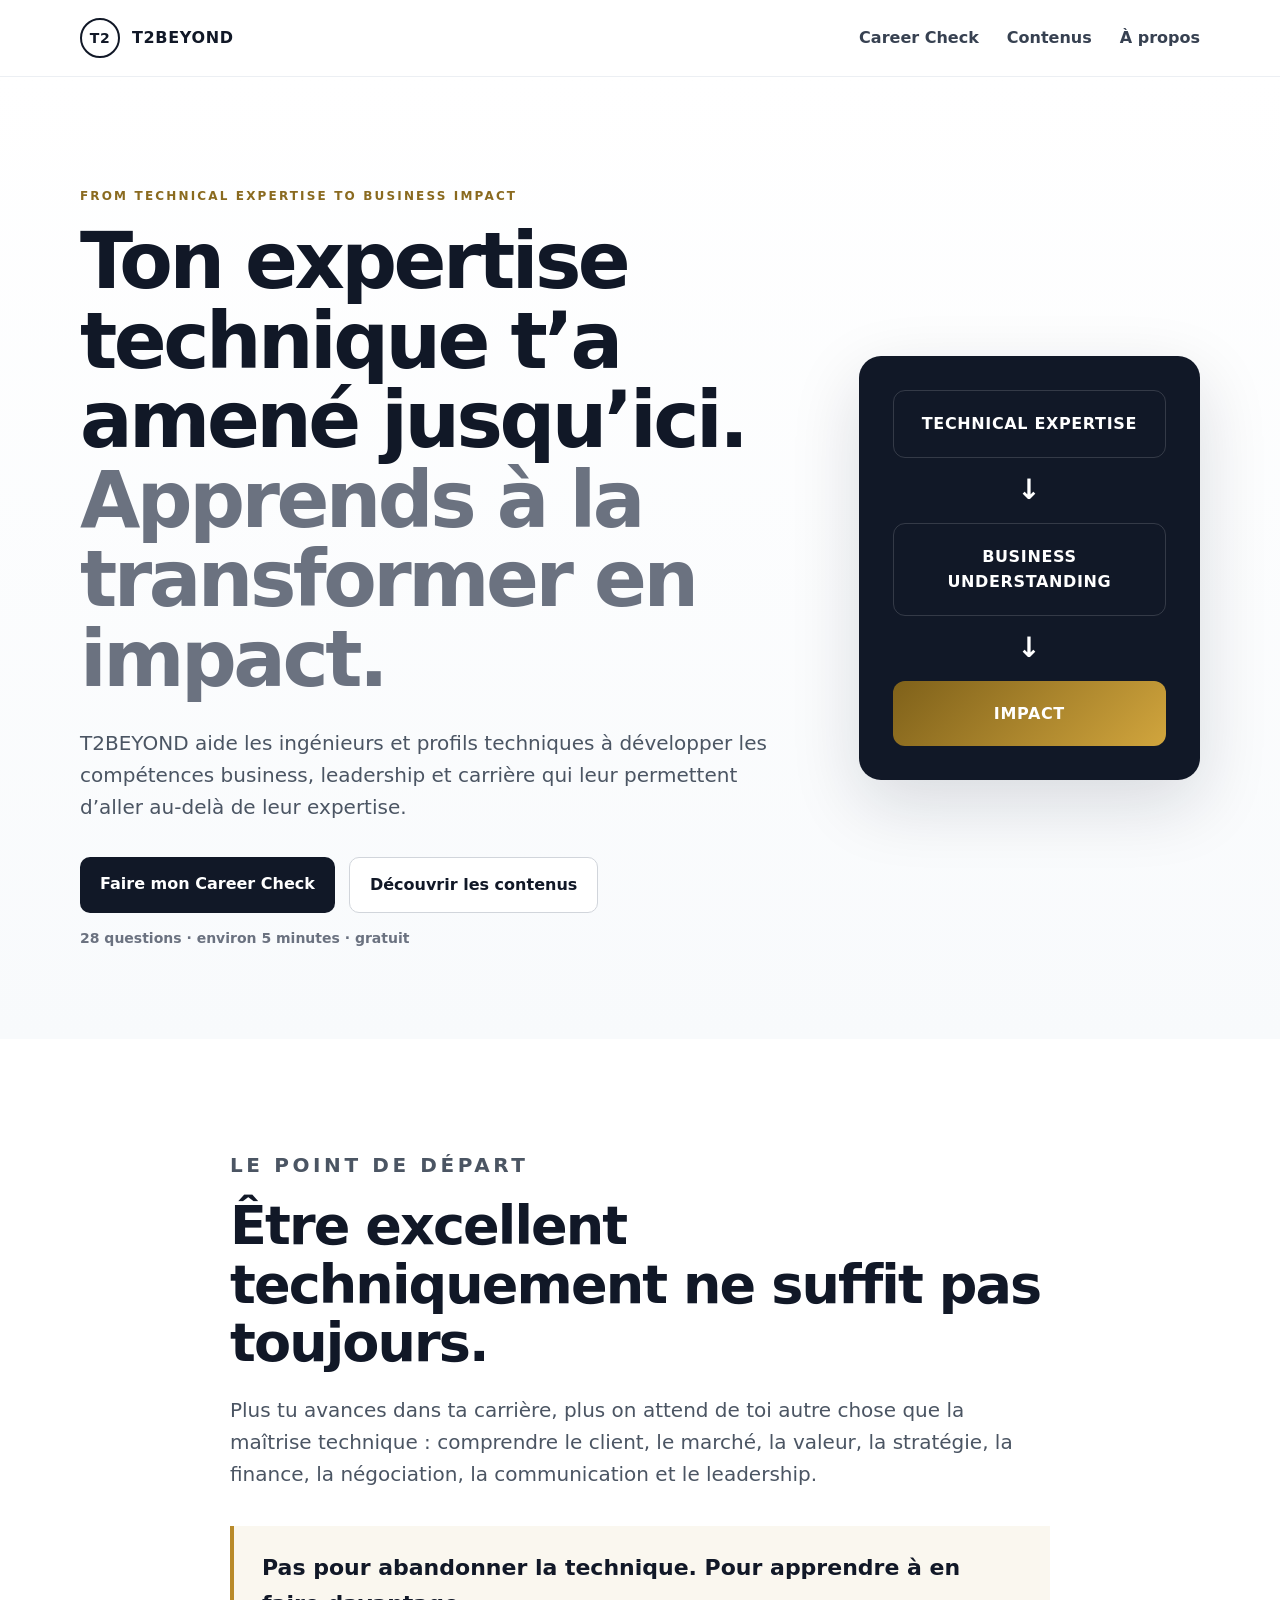
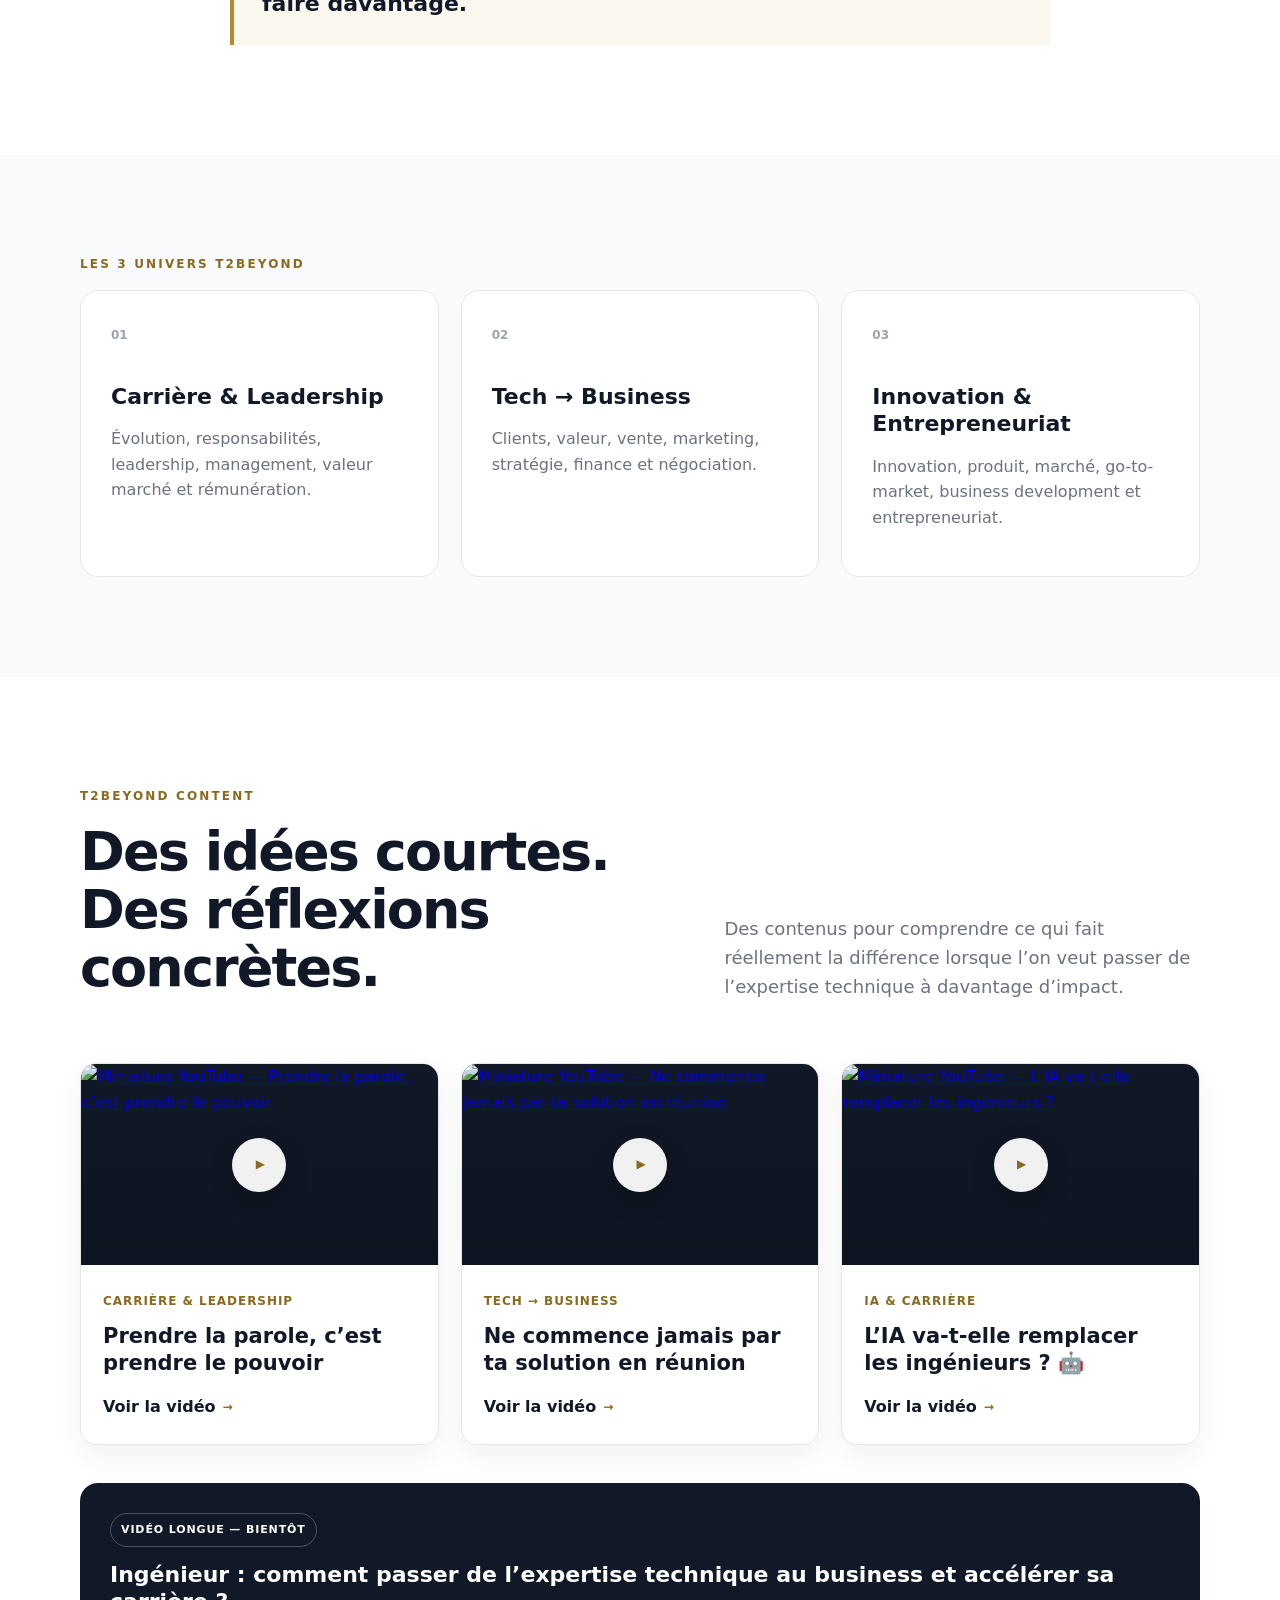
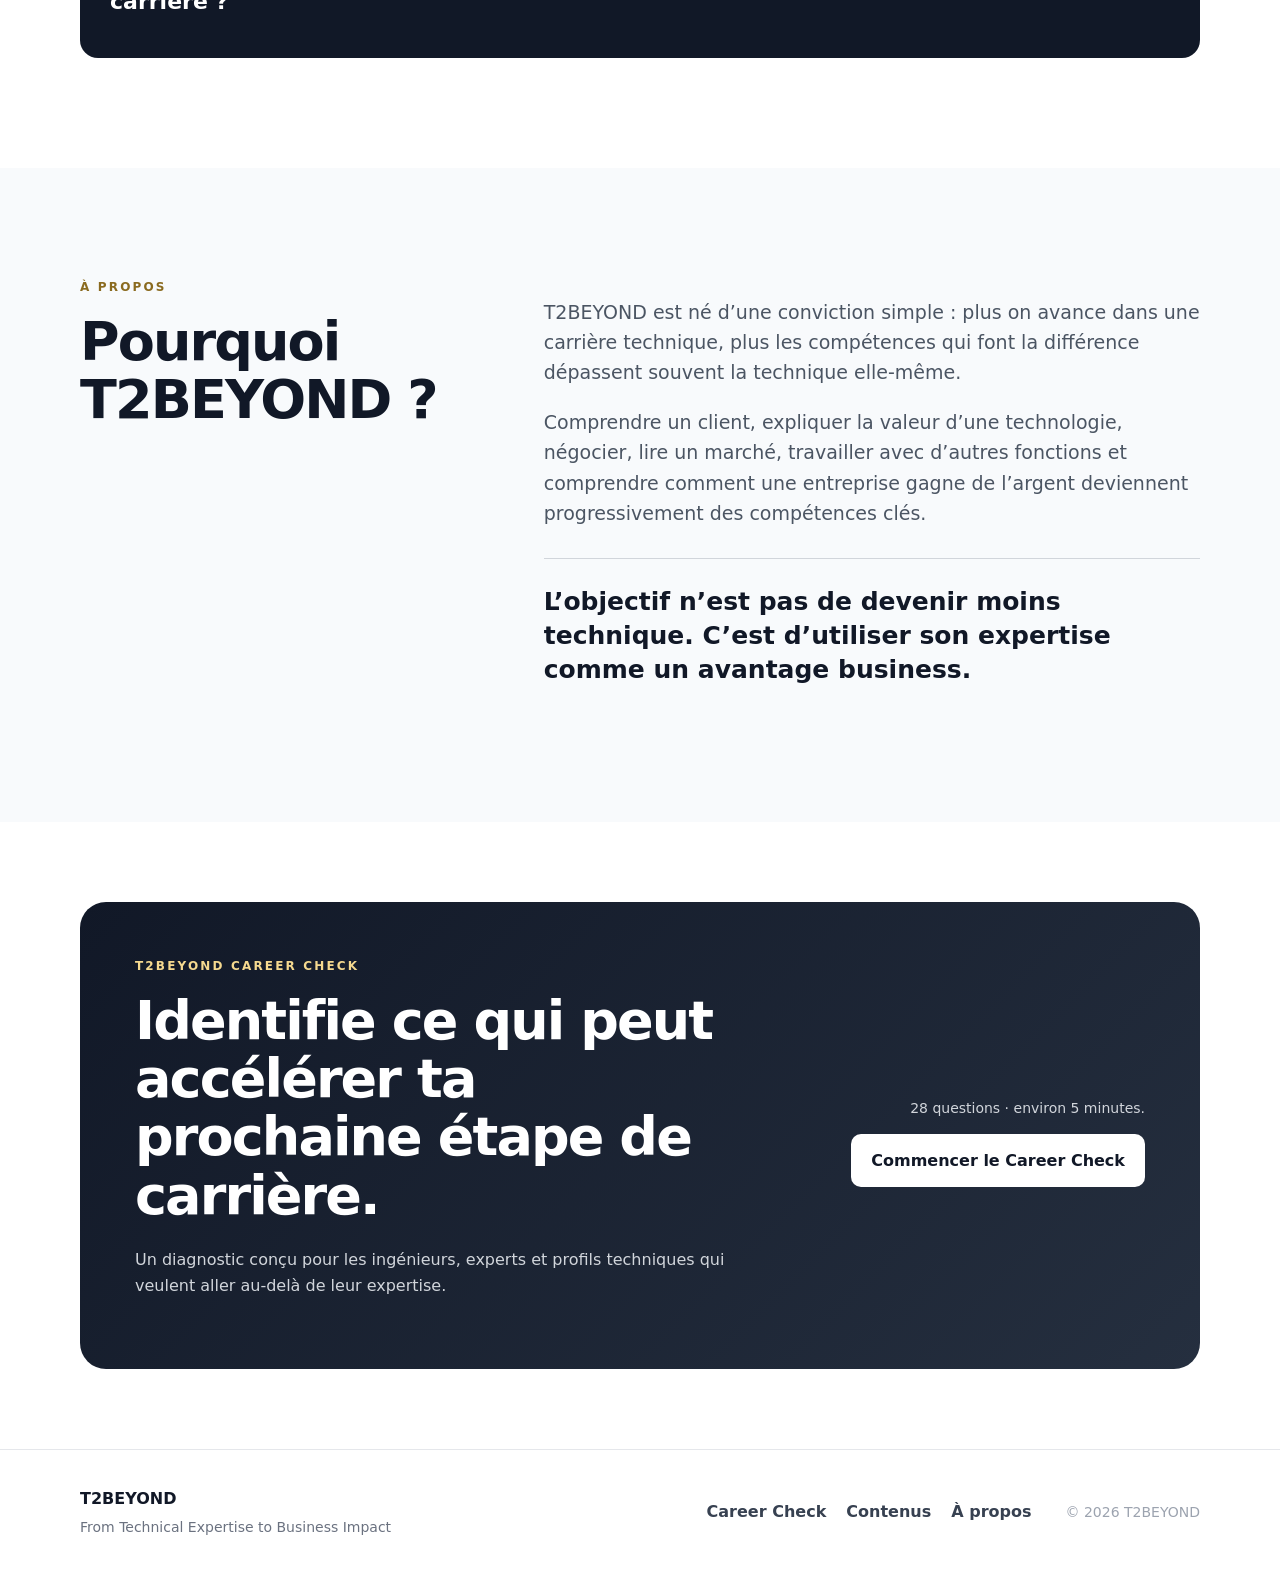
==== commit bfc0f4a2: "site+videos V1" ====
--- a/index.html
+++ b/index.html
@@ -70,10 +70,42 @@
           <div><p class="eyebrow">T2BEYOND CONTENT</p><h2>Des idées courtes. Des réflexions concrètes.</h2></div>
           <p>Des contenus pour comprendre ce qui fait réellement la différence lorsque l’on veut passer de l’expertise technique à davantage d’impact.</p>
         </div>
-        <div class="content-grid">
-          <article class="content-card"><span>Carrière</span><h3>Comment accélérer sa progression sans attendre qu’une opportunité tombe du ciel ?</h3></article>
-          <article class="content-card"><span>Tech → Business</span><h3>Pourquoi une excellente technologie ne suffit pas à convaincre un client.</h3></article>
-          <article class="content-card"><span>IA & carrière</span><h3>Pourquoi la combinaison Technique + Business + IA pourrait devenir extrêmement précieuse.</h3></article>
+        <div class="content-grid video-grid">
+          <article class="content-card video-card">
+            <a class="video-thumb" href="https://www.youtube.com/shorts/rdlL963qiIg" target="_blank" rel="noopener noreferrer" aria-label="Voir la vidéo Prendre la parole, c’est prendre le pouvoir sur YouTube">
+              <img src="https://i.ytimg.com/vi/rdlL963qiIg/hqdefault.jpg" alt="Miniature YouTube — Prendre la parole, c’est prendre le pouvoir" loading="lazy">
+              <span class="video-play" aria-hidden="true">▶</span>
+            </a>
+            <div class="video-card-body">
+              <span>Carrière & Leadership</span>
+              <h3>Prendre la parole, c’est prendre le pouvoir</h3>
+              <a class="video-link" href="https://www.youtube.com/shorts/rdlL963qiIg" target="_blank" rel="noopener noreferrer">Voir la vidéo <span aria-hidden="true">→</span></a>
+            </div>
+          </article>
+
+          <article class="content-card video-card">
+            <a class="video-thumb" href="https://www.youtube.com/shorts/xzbNJls25oI" target="_blank" rel="noopener noreferrer" aria-label="Voir la vidéo Ne commence jamais par ta solution en réunion sur YouTube">
+              <img src="https://i.ytimg.com/vi/xzbNJls25oI/hqdefault.jpg" alt="Miniature YouTube — Ne commence jamais par ta solution en réunion" loading="lazy">
+              <span class="video-play" aria-hidden="true">▶</span>
+            </a>
+            <div class="video-card-body">
+              <span>Tech → Business</span>
+              <h3>Ne commence jamais par ta solution en réunion</h3>
+              <a class="video-link" href="https://www.youtube.com/shorts/xzbNJls25oI" target="_blank" rel="noopener noreferrer">Voir la vidéo <span aria-hidden="true">→</span></a>
+            </div>
+          </article>
+
+          <article class="content-card video-card">
+            <a class="video-thumb" href="https://www.youtube.com/shorts/sjoWAl9F1D4" target="_blank" rel="noopener noreferrer" aria-label="Voir la vidéo L’IA va-t-elle remplacer les ingénieurs ? sur YouTube">
+              <img src="https://i.ytimg.com/vi/sjoWAl9F1D4/hqdefault.jpg" alt="Miniature YouTube — L’IA va-t-elle remplacer les ingénieurs ?" loading="lazy">
+              <span class="video-play" aria-hidden="true">▶</span>
+            </a>
+            <div class="video-card-body">
+              <span>IA & carrière</span>
+              <h3>L’IA va-t-elle remplacer les ingénieurs ? 🤖</h3>
+              <a class="video-link" href="https://www.youtube.com/shorts/sjoWAl9F1D4" target="_blank" rel="noopener noreferrer">Voir la vidéo <span aria-hidden="true">→</span></a>
+            </div>
+          </article>
         </div>
         <div class="coming-soon"><span class="pill">VIDÉO LONGUE — BIENTÔT</span><h3>Ingénieur : comment passer de l’expertise technique au business et accélérer sa carrière ?</h3></div>
       </div>
--- a/styles.css
+++ b/styles.css
@@ -1,2 +1,20 @@
 *{box-sizing:border-box}html{scroll-behavior:smooth}body{margin:0;font-family:Inter,ui-sans-serif,system-ui,-apple-system,BlinkMacSystemFont,"Segoe UI",sans-serif;color:#111827;background:#fff;line-height:1.6}.container{width:min(1120px,calc(100% - 40px));margin:auto}.narrow{width:min(820px,calc(100% - 40px))}.site-header{position:sticky;top:0;z-index:20;background:rgba(255,255,255,.94);backdrop-filter:blur(10px);border-bottom:1px solid #eceff3}.nav-wrap{height:76px;display:flex;align-items:center;justify-content:space-between}.brand{display:flex;gap:12px;align-items:center;text-decoration:none;color:#111827;font-weight:800;letter-spacing:.04em}.brand-mark{width:40px;height:40px;border-radius:50%;display:grid;place-items:center;border:2px solid #111827;font-size:14px}.nav{display:flex;gap:28px}.nav a,.footer-links a{color:#374151;text-decoration:none;font-weight:600}.nav a:hover,.footer-links a:hover{color:#111}.menu-btn{display:none;border:0;background:none;font-size:24px}.hero{padding:110px 0 90px;background:linear-gradient(180deg,#fff 0%,#f8fafc 100%)}.hero-grid{display:grid;grid-template-columns:1.35fr .65fr;gap:70px;align-items:center}.eyebrow{font-size:12px;letter-spacing:.18em;font-weight:800;color:#8a6a1f;margin:0 0 16px}.eyebrow.light{color:#f5d98f}h1{font-size:clamp(46px,7vw,78px);line-height:1.02;letter-spacing:-.045em;margin:0 0 28px;max-width:900px}h1 span{color:#6b7280}h2{font-size:clamp(34px,4.5vw,54px);line-height:1.08;letter-spacing:-.035em;margin:0 0 22px}h3{font-size:22px;line-height:1.25;margin:0 0 12px}.hero-copy{font-size:20px;color:#4b5563;max-width:720px;margin-bottom:34px}.cta-row{display:flex;gap:14px;flex-wrap:wrap}.btn{display:inline-block;padding:14px 20px;border-radius:10px;text-decoration:none;font-weight:800}.btn.primary{background:#111827;color:#fff}.btn.secondary{border:1px solid #d1d5db;color:#111827;background:#fff}.btn.white{background:#fff;color:#111827}.hero-card{background:#111827;color:#fff;border-radius:22px;padding:34px;box-shadow:0 24px 70px rgba(17,24,39,.14);text-align:center;font-weight:800;letter-spacing:.04em}.hero-card-top,.hero-card-mid,.hero-card-bottom{padding:20px;border:1px solid rgba(255,255,255,.15);border-radius:12px}.hero-card-bottom{background:linear-gradient(135deg,#7f611a,#d1a53d);color:white;border:0}.arrow{font-size:28px;padding:10px}.problem{padding:110px 0}.problem p{font-size:20px;color:#4b5563}.statement{margin-top:36px;padding:24px 28px;border-left:4px solid #b88a2a;background:#faf7ef;font-size:22px;font-weight:800}.universes{padding:100px 0;background:#f8fafc}.cards{display:grid;grid-template-columns:repeat(3,1fr);gap:22px}.card{background:#fff;border:1px solid #e5e7eb;border-radius:18px;padding:30px;min-height:240px}.card .num{font-size:12px;color:#9ca3af;font-weight:800}.card h3{margin-top:36px}.card p{color:#6b7280}.content-section{padding:110px 0}.section-head{display:grid;grid-template-columns:1fr .8fr;gap:50px;align-items:end;margin-bottom:44px}.section-head>p{color:#6b7280;font-size:18px}.content-grid{display:grid;grid-template-columns:repeat(3,1fr);gap:22px}.content-card{border-top:3px solid #111827;padding:22px 0 34px}.content-card span{font-size:12px;font-weight:800;color:#8a6a1f;text-transform:uppercase;letter-spacing:.08em}.coming-soon{margin-top:38px;padding:30px;border-radius:18px;background:#111827;color:#fff}.pill{display:inline-block;border:1px solid rgba(255,255,255,.25);padding:7px 10px;border-radius:999px;font-size:11px;font-weight:800;letter-spacing:.08em;margin-bottom:14px}.about{padding:110px 0;background:#f8fafc}.about-grid{display:grid;grid-template-columns:.75fr 1.25fr;gap:70px}.about-copy p{font-size:19px;color:#4b5563}.about-copy .quote{font-size:25px;color:#111827;font-weight:800;line-height:1.35;border-top:1px solid #d1d5db;padding-top:26px;margin-top:30px}.community{padding:80px 0}.community-box{background:linear-gradient(135deg,#111827,#252f3f);color:#fff;border-radius:26px;padding:55px;display:grid;grid-template-columns:1.3fr .7fr;gap:40px;align-items:center}.community-box p{color:#d1d5db}.signup{text-align:right}.signup .small{font-size:14px;margin-bottom:14px}footer{border-top:1px solid #e5e7eb;padding:36px 0}.footer-grid{display:grid;grid-template-columns:1fr auto auto;gap:34px;align-items:center}.footer-grid p{margin:4px 0 0;color:#6b7280;font-size:14px}.footer-links{display:flex;gap:20px}.copyright{color:#9ca3af;font-size:14px}@media(max-width:860px){.nav{display:none;position:absolute;top:76px;left:0;right:0;background:#fff;border-bottom:1px solid #e5e7eb;padding:20px;flex-direction:column}.nav.open{display:flex}.menu-btn{display:block}.hero{padding:75px 0 60px}.hero-grid,.section-head,.about-grid,.community-box{grid-template-columns:1fr}.hero-card{max-width:520px}.cards,.content-grid{grid-template-columns:1fr}.signup{text-align:left}.footer-grid{grid-template-columns:1fr}.footer-links{flex-wrap:wrap}}@media(max-width:520px){.container,.narrow{width:min(100% - 28px,1120px)}.hero-copy{font-size:18px}.community-box{padding:32px 24px}.btn{width:100%;text-align:center}}
 .hero-note{margin:14px 0 0;color:#6b7280;font-size:14px;font-weight:700}
+
+
+/* T2BEYOND video cards */
+.video-grid{align-items:stretch}
+.video-card{border-top:0;padding:0;border:1px solid #e5e7eb;border-radius:16px;overflow:hidden;background:#fff;box-shadow:0 10px 28px rgba(17,24,39,.06);transition:transform .2s ease,box-shadow .2s ease}
+.video-card:hover{transform:translateY(-3px);box-shadow:0 16px 38px rgba(17,24,39,.1)}
+.video-thumb{position:relative;display:block;aspect-ratio:16/9;overflow:hidden;background:#111827}
+.video-thumb img{width:100%;height:100%;object-fit:cover;display:block;transition:transform .3s ease}
+.video-card:hover .video-thumb img{transform:scale(1.025)}
+.video-thumb::after{content:"";position:absolute;inset:0;background:linear-gradient(180deg,rgba(0,0,0,.02),rgba(0,0,0,.16))}
+.video-play{position:absolute;left:50%;top:50%;z-index:2;transform:translate(-50%,-50%);width:54px;height:54px;border-radius:50%;display:grid;place-items:center;padding-left:3px;background:rgba(255,255,255,.94);color:#111827;font-size:19px;box-shadow:0 10px 25px rgba(0,0,0,.22)}
+.video-card-body{padding:22px 22px 24px}
+.video-card-body>span{font-size:12px;font-weight:800;color:#8a6a1f;text-transform:uppercase;letter-spacing:.08em}
+.video-card-body h3{margin:10px 0 18px;font-size:21px;line-height:1.28}
+.video-link{display:inline-flex;align-items:center;gap:7px;color:#111827;text-decoration:none;font-weight:800}
+.video-link:hover{text-decoration:underline;text-underline-offset:4px}
+@media(max-width:860px){.video-card{max-width:680px;width:100%;margin-inline:auto}.video-play{width:50px;height:50px}}
+@media(max-width:520px){.video-card-body{padding:18px 18px 21px}.video-card-body h3{font-size:20px}.video-play{width:46px;height:46px;font-size:17px}}
